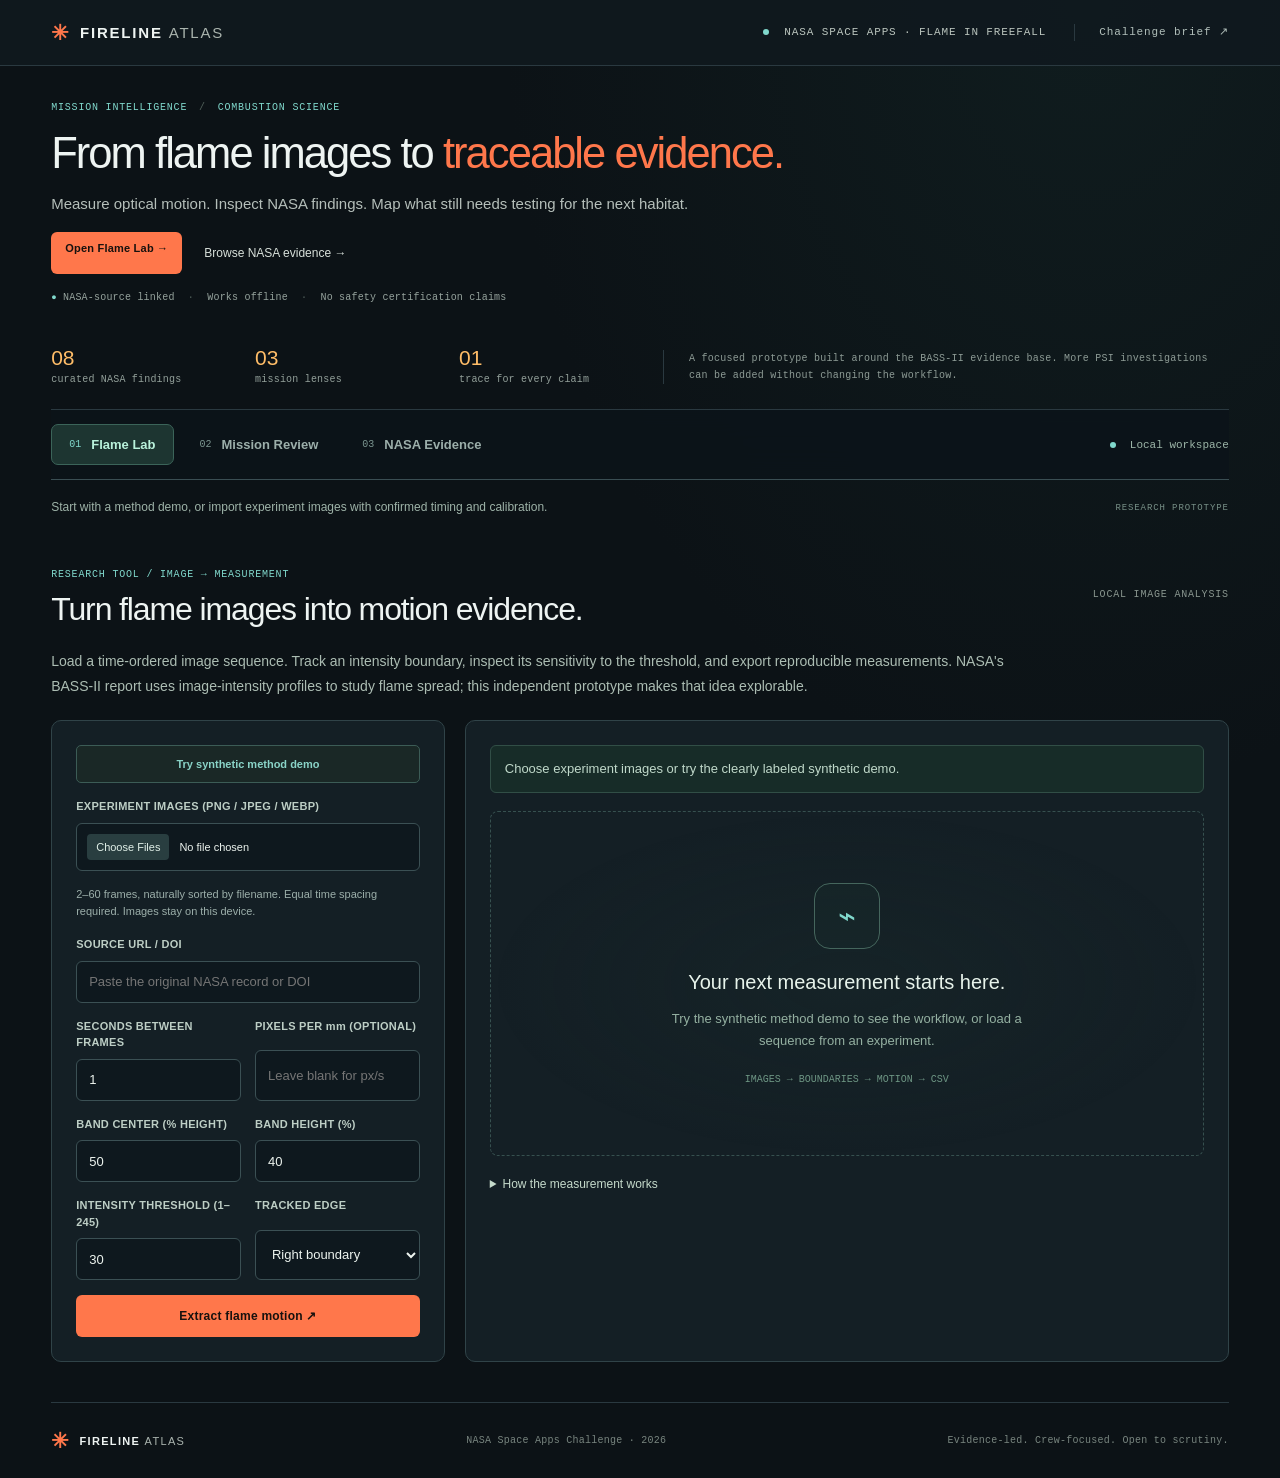
==== index.html @ 4ea86ee9 "Refine research UI into three accessible workspaces" ====
<!doctype html>
<html lang="en">
<head>
  <meta charset="utf-8">
  <meta name="viewport" content="width=device-width, initial-scale=1">
  <meta name="theme-color" content="#10161a">
  <meta name="description" content="Fireline Atlas turns NASA microgravity combustion findings into traceable fire-safety evidence for human space exploration.">
  <title>Fireline Atlas — Microgravity Fire Safety Intelligence</title>
  <link rel="stylesheet" href="./styles.css">
  <link rel="stylesheet" href="./scenario.css">
  <script defer src="./evidence.js"></script>
  <script defer src="./app.js"></script>
  <script defer src="./flame-lab.js"></script>
  <link rel="stylesheet" href="./flame-lab.css">
  <link rel="stylesheet" href="./workspace.css">
  <script defer src="./workspace.js"></script>
</head>
<body>
  <a class="skip-link" href="#main">Skip to dashboard</a>
  <header class="topbar">
    <a class="brand" href="#top" aria-label="Fireline Atlas home">
      <span class="brand-mark" aria-hidden="true">✳</span>
      <span>FIRELINE <span class="brand-light">ATLAS</span></span>
    </a>
    <div class="top-context"><span class="live-dot"></span> NASA SPACE APPS · FLAME IN FREEFALL</div>
    <a class="source-link" href="https://www.spaceappschallenge.org/2026/challenges/flame-in-freefall/" target="_blank" rel="noreferrer">Challenge brief <span aria-hidden="true">↗</span></a>
  </header>

  <main id="main" class="shell">
    <section class="hero" id="top">
      <div class="hero-copy">
        <p class="eyebrow">MISSION INTELLIGENCE <span> / </span> COMBUSTION SCIENCE</p>
        <h1>From flame images <br>to <em>traceable evidence.</em></h1>
        <p class="hero-deck">Measure optical motion. Inspect NASA findings. Map what still needs testing for the next habitat.</p>
        <div class="hero-actions">
          <a class="button button-primary" href="#ask">Explore the evidence <span aria-hidden="true">↓</span></a>
          <a class="text-button" href="#method">How the intelligence works <span aria-hidden="true">↗</span></a>
        </div>
        <div class="trust-row"><span>●</span> NASA-source linked <span class="divider">·</span> Works offline <span class="divider">·</span> No safety certification claims</div>
      </div>
      <div class="hero-visual" role="img" aria-label="Abstract orbital visualization of a contained flame, airflow, and evidence signals">
        <div class="orbit orbit-one"></div><div class="orbit orbit-two"></div>
        <div class="orbit-label label-top">O₂ / AIR MIX</div><div class="orbit-label label-side">FLOW ↗</div>
        <div class="flame-core"><span class="flame-glyph">✦</span><span class="core-caption">MICROGRAVITY<br>CHANGES THE FLOW</span></div>
        <span class="signal signal-a"></span><span class="signal signal-b"></span><span class="signal signal-c"></span>
        <div class="visual-foot"><span>01</span> EVIDENCE BEFORE ASSUMPTION</div>
      </div>
    </section>

    <section class="stat-row" aria-label="Project scope">
      <div class="stat"><span class="stat-value" id="evidence-count">08</span><span class="stat-label">curated NASA findings</span></div>
      <div class="stat"><span class="stat-value">03</span><span class="stat-label">mission lenses</span></div>
      <div class="stat"><span class="stat-value">01</span><span class="stat-label">trace for every claim</span></div>
      <div class="stat-note">A focused prototype built around the BASS-II evidence base. More PSI investigations can be added without changing the workflow.</div>
    </section>

    <nav class="workspace-nav" aria-label="Research workspaces">
      <div class="workspace-tabs"><button type="button" data-workspace="lab" aria-pressed="true"><span>01</span> Flame Lab</button><button type="button" data-workspace="mission" aria-pressed="false"><span>02</span> Mission Review</button><button type="button" data-workspace="evidence" aria-pressed="false"><span>03</span> NASA Evidence</button></div><span class="workspace-local"><i aria-hidden="true"></i> Local workspace</span>
    </nav>
    <div class="workspace-context"><p id="workspace-description">Start with a method demo, or import experiment images with confirmed timing and calibration.</p><span>RESEARCH PROTOTYPE</span></div>
    <section id="flame-lab" class="section-block flame-lab">
      <div class="section-heading"><div><p class="eyebrow">RESEARCH TOOL / IMAGE → MEASUREMENT</p><h2>Turn flame images into motion evidence.</h2></div><span class="section-aside">LOCAL IMAGE ANALYSIS</span></div>
      <p class="lab-intro">Load a time-ordered image sequence. Track an intensity boundary, inspect its sensitivity to the threshold, and export reproducible measurements. NASA's BASS-II report uses image-intensity profiles to study flame spread; this independent prototype makes that idea explorable.</p>
      <div class="lab-layout"><form id="lab-form" class="lab-controls">
        <label>EXPERIMENT IMAGES (PNG / JPEG / WEBP)<input id="lab-files" type="file" accept="image/png,image/jpeg,image/webp" multiple></label><small>2–60 frames, naturally sorted by filename. Equal time spacing required. Images stay on this device.</small>
        <label>SOURCE URL / DOI<input id="lab-source" type="text" placeholder="Paste the original NASA record or DOI"></label>
        <div class="lab-pair"><label>SECONDS BETWEEN FRAMES<input id="lab-dt" type="number" min="0.001" step="any" value="1" required></label><label>PIXELS PER mm (OPTIONAL)<input id="lab-scale" type="number" min="0.001" step="any" placeholder="Leave blank for px/s"></label></div>
        <div class="lab-pair"><label>BAND CENTER (% HEIGHT)<input id="lab-center" type="number" min="1" max="99" value="50" required></label><label>BAND HEIGHT (%)<input id="lab-band" type="number" min="1" max="100" value="40" required></label></div>
        <div class="lab-pair"><label>INTENSITY THRESHOLD (1–245)<input id="lab-threshold" type="number" min="1" max="245" value="30" required></label><label>TRACKED EDGE<select id="lab-edge"><option value="right">Right boundary</option><option value="left">Left boundary</option></select></label></div>
        <button class="button button-primary" id="lab-run" type="submit">Extract flame motion ↗</button><button type="button" class="download-button" id="lab-demo">Try synthetic method demo</button>
      </form><article class="lab-results"><p id="lab-status" role="status">Choose experiment images or try the clearly labeled synthetic demo.</p><div class="lab-metrics" id="lab-metrics"></div><canvas id="lab-preview" width="640" height="260" aria-label="Selected image with analysis band and tracked boundary"></canvas><label class="lab-frame-label">INSPECT FRAME <input id="lab-frame" type="range" min="0" max="0" value="0" disabled><output id="lab-frame-name"></output></label><svg id="lab-chart" viewBox="0 0 640 210" role="img" aria-label="Tracked boundary position versus time, with threshold sensitivity"></svg><p id="lab-interpretation"></p><button id="lab-export" class="download-button" type="button" disabled>Export measurements + settings CSV ↓</button><details><summary>How the measurement works</summary><p>The tool averages pixel luminance across a horizontal band. The selected outermost threshold crossing defines an image boundary. A least-squares line fits boundary position against time. Repeating the extraction at threshold ±10 shows sensitivity to one processing choice; it is not a confidence interval. Optical motion is not automatically the material's flame-spread rate. Exclude igniters, camera movement, overlays, and background lights; verify calibration and image timestamps.</p><a href="https://ntrs.nasa.gov/citations/20210011385" target="_blank" rel="noreferrer">Method inspiration: BASS-II report §2.2.4, printed p. 22 ↗</a></details></article></div>
    </section>

    <section id="workbench" class="section-block workbench-section">
      <div class="section-heading">
        <div><p class="eyebrow">01 <span>/</span> MISSION SCENARIO WORKBENCH</p><h2>Build a fire scenario. Find its evidence analogue.</h2></div>
        <span class="section-aside">CONDITION MATCH · NOT A RISK SCORE</span>
      </div>
      <p class="workbench-intro">Describe a hypothetical materials-fire case. Fireline checks it against reported BASS-II conditions, spots where the evidence is thin, and builds a review note your team can use in a design discussion.</p>
      <div class="workbench-layout">
        <form id="scenario-form" class="scenario-form">
          <div class="scenario-field"><label for="scenario-fuel">FUEL / GEOMETRY</label><select id="scenario-fuel"><option value="opposed-thick-slab">Opposed-flow thick slab</option><option value="concurrent-rod">Concurrent-flow rod</option><option value="thin-slab">Thin slab</option><option value="fabric">Cotton-fiberglass fabric</option><option value="sphere">Spherical section</option><option value="other">Other / not represented</option></select></div>
          <div class="scenario-field"><label for="scenario-o2">INITIAL OXYGEN <output id="o2-output" for="scenario-o2">21%</output></label><input id="scenario-o2" type="range" min="10" max="25" step="0.5" value="21"><div class="range-scale"><span>14% · low test edge</span><span>21% · ambient</span><span>25% · outside BASS-II band</span></div></div>
          <div class="scenario-field"><label for="scenario-duration">BURN DURATION</label><select id="scenario-duration"><option value="prolonged">Prolonged / sustained</option><option value="brief">Brief / transient</option><option value="unknown">Unknown</option></select></div>
          <div class="scenario-field"><label for="scenario-flow">VENTILATION / FLOW</label><select id="scenario-flow"><option value="unknown">Unknown</option><option value="low">Low forced flow</option><option value="moderate">Moderate forced flow</option><option value="high">High forced flow</option></select><small>Qualitative selector; not a measured velocity.</small></div>
          <div class="scenario-field"><label for="scenario-heatpath">HEAT PATH TO HARDWARE</label><select id="scenario-heatpath"><option value="directed">Directed toward nearby hardware / leak path</option><option value="clear">No direct path identified</option><option value="unknown">Unknown</option></select></div>
          <fieldset class="sensor-field"><legend>OBSERVED CHANNELS</legend><label><input type="checkbox" name="sensor" value="O₂" checked> O₂</label><label><input type="checkbox" name="sensor" value="CO"> CO</label><label><input type="checkbox" name="sensor" value="CO₂"> CO₂</label></fieldset>
          <button class="button button-primary scenario-submit" type="submit">Analyze scenario <span aria-hidden="true">↗</span></button>
        </form>
        <article id="scenario-result" class="scenario-result" aria-live="polite">
          <div class="scenario-result-top"><span class="answer-kicker"><span class="answer-icon">◎</span> EVIDENCE MATCH REPORT</span><span class="not-score">NO PREDICTIVE SCORE</span></div>
          <div class="match-banner match-direct" id="match-banner"><span class="match-icon">!</span><div><span class="match-label">CLOSEST STRUCTURAL ANALOGUE</span><strong id="match-title">BASS-II · opposed thick slab · prolonged burn</strong></div></div>
          <p id="scenario-summary" class="scenario-summary">Your selected geometry, duration, and heat path resemble NASA's reported window-damage event. Oxygen is within the broader BASS-II range; the report does not identify the oxygen level for that specific event.</p>
          <div class="coverage-row"><span>FIELDS REPRESENTED IN CURATED NOTE</span><strong id="coverage-value">4 / 4 fields represented</strong></div>
          <div class="coverage-track"><span id="coverage-fill"></span></div>
          <div id="scenario-findings" class="scenario-findings"></div>
          <div class="review-actions"><p class="lens-label">REVIEW PROMPTS</p><ul id="review-prompts"></ul></div>
          <div class="experiment-planner" id="experiment-planner"><div class="planner-heading"><span class="lens-label">NEXT EXPERIMENT · UNCERTAINTY REDUCTION</span><span class="planner-mark">SI / TRACEABLE</span></div><p id="experiment-recommendation">Fireline will identify the most decision-relevant evidence gap in this scenario.</p><button type="button" id="download-plan" class="download-button">Build controlled test matrix ↓</button><small>Proposed study design only. It does not predict outcomes or replace qualified test planning.</small></div>
          <div class="scenario-result-bottom"><a href="https://ntrs.nasa.gov/api/citations/20210011385/downloads/TM-20210011385.pdf" target="_blank" rel="noreferrer">NASA/TM-20210011385 · p. 8 ↗</a><button type="button" id="download-brief" class="download-button">Download review note ↓</button></div>
          <p class="scenario-disclaimer">Evidence matching supports discussion only. It does not estimate ignition probability, predict fire growth, or replace spacecraft procedures.</p>
        </article>
      </div>
    </section>

    <section id="transfer" class="section-block transfer-section">
      <div class="section-heading"><div><p class="eyebrow">02 <span>/</span> MISSION TRANSFER GAP MAP</p><h2>Does the evidence travel to this habitat?</h2></div><span class="section-aside">TRANSFER CHECK · NOT A FIRE MODEL</span></div>
      <p class="transfer-intro">A lunar habitat can combine lower gravity, reduced pressure, and higher oxygen. This explorer checks whether the curated BASS-II solid-fuel evidence covers those conditions—and identifies where a mission-specific conclusion would outrun the data.</p>
      <div class="transfer-layout">
        <form id="transfer-form" class="transfer-form">
          <label>MISSION ENVIRONMENT<select id="transfer-preset"><option value="custom">Custom conditions</option><option value="lunar">Lunar habitat / pressurized rover · challenge reference</option><option value="mars">Mars surface habitat · set local assumptions</option><option value="iss">ISS / spacecraft reference</option></select></label>
          <label>OXYGEN CONCENTRATION (%)<input id="transfer-o2" type="number" min="1" max="100" step="0.5" value="30"></label>
          <label>TOTAL PRESSURE (psi)<input id="transfer-pressure" type="number" min="0.1" max="30" step="0.1" value="10.2"></label>
          <label>GRAVITY ENVIRONMENT<select id="transfer-gravity"><option value="0.16">Lunar surface · 0.16 g</option><option value="0.38">Mars surface · 0.38 g</option><option value="0">Microgravity · ~0 g</option><option value="1">Earth · 1 g</option></select></label>
          <label>COMBUSTION EVIDENCE OF INTEREST<select id="transfer-family"><option value="solid">Solid material / habitat fire</option><option value="gas">Gaseous flame / CFI-G context</option></select></label>
          <button class="button button-primary" type="submit">Map the evidence gap <span aria-hidden="true">↗</span></button>
        </form>
        <article class="transfer-result" aria-live="polite"><span class="lens-label">TRANSFER ASSESSMENT</span><h3 id="transfer-title">Evidence gap detected</h3><p id="transfer-summary"></p><div id="transfer-axes" class="transfer-axes"></div><a href="https://www.spaceappschallenge.org/2026/challenges/flame-in-freefall/" target="_blank" rel="noreferrer">Challenge brief: lunar atmosphere and partial-gravity context ↗</a><button type="button" class="download-button" id="download-transfer">Export mission gap brief ↓</button></article>
      </div>
      <p class="transfer-disclaimer">This is a research-transfer coverage check, not material qualification. Challenge background cites a lunar habitat oxygen concentration of 30% or greater and pressure of 10.2 psi or less; the curated BASS-II notes do not establish safety at those conditions. CFI-G gaseous-flame findings are a different experiment family from solid-material fire tests.</p>
    </section>

    <section id="ask" class="section-block intelligence-section">
      <div class="section-heading">
        <div><p class="eyebrow">03 <span>/</span> ASK THE EVIDENCE</p><h2>What does the research actually say?</h2></div>
        <span class="section-aside">SOURCE-RANKED · EXPLAINABLE</span>
      </div>
      <div class="question-panel">
        <label for="question-input">MISSION QUESTION</label>
        <div class="question-entry"><span aria-hidden="true" class="search-icon">⌕</span><input id="question-input" type="search" autocomplete="off" value="Can heat release rate alone tell us if a fire is dangerous?" placeholder="Ask about oxygen, airflow, heat, geometry, smoke…"><button id="ask-button" class="button button-primary">Synthesize <span aria-hidden="true">↗</span></button></div>
        <div class="prompt-row" aria-label="Example mission questions">
          <button class="prompt-chip" data-prompt="What changes as oxygen concentration rises?">Oxygen & heat</button>
          <button class="prompt-chip" data-prompt="How do fuel geometry and airflow affect fire behavior?">Geometry & airflow</button>
          <button class="prompt-chip" data-prompt="What should a crew monitor during a prolonged burn?">Crew monitoring</button>
        </div>
      </div>
      <div class="answer-layout">
        <article id="answer-card" class="answer-card" aria-live="polite">
          <div class="answer-kicker"><span class="answer-icon">✳</span> FIRELINE SYNTHESIS <span class="answer-confidence">EVIDENCE-BOUNDED</span></div>
          <h3 id="answer-title">The wattage is not the whole story.</h3>
          <p id="answer-text">NASA’s BASS-II report describes a prolonged opposed thick-slab burn near 100 W that damaged a window corner, while a briefer concurrent-rod burn near 110 W did not. The contrast suggests duration, geometry, and heat path matter alongside heat-release rate. Two examples do not establish a universal threshold.</p>
          <div class="answer-bottom"><span id="result-count">2 findings ranked for this question</span><span class="score-legend">Ranking = topic match + evidence strength + mission relevance</span></div>
        </article>
        <aside class="mission-lens">
          <p class="eyebrow">MISSION LENS</p>
          <label class="select-wrap" for="mission-select"><span class="sr-only">Choose mission lens</span>
            <select id="mission-select"><option value="habitat">Crew habitat / long-duration burn</option><option value="suppression">Fire detection & suppression</option><option value="materials">Material screening & ignition</option></select>
          </label>
          <div class="lens-divider"></div>
          <p class="lens-label">WHY THIS MATTERS</p>
          <p id="lens-text">A short peak and a long exposure can load hardware differently. Treat duration, geometry, and heat pathways as separate decision variables.</p>
          <div class="lens-tags"><span>CONTEXT</span><span>NOT A VERDICT</span></div>
        </aside>
      </div>
    </section>

    <section class="section-block compare-section">
      <div class="section-heading">
        <div><p class="eyebrow">04 <span>/</span> A COUNTERINTUITIVE SIGNAL</p><h2>More watts. Less damage.</h2></div>
        <p class="section-intro">Two reported BASS-II cases challenge a single-number safety shortcut. The values are approximate report findings, not a new threshold model.</p>
      </div>
      <div class="compare-grid">
        <article class="case-card case-alert">
          <div class="case-top"><span class="case-id">CASE A <span>·</span> PROLONGED</span><span class="case-symbol">!</span></div>
          <div class="case-number">≈100<span> W</span></div>
          <div class="bar-track"><div class="bar-fill fill-one"></div></div>
          <h3>Opposed thick slab</h3>
          <p>Prolonged burn; a leak directed heat to the downstream window corner, where damage occurred.</p>
          <a class="case-cite" href="https://ntrs.nasa.gov/api/citations/20210011385/downloads/TM-20210011385.pdf" target="_blank" rel="noreferrer">NASA/TM-20210011385 · p. 8 ↗</a>
        </article>
        <div class="compare-center"><span>VS</span><p>HRR alone<br>misses context</p><svg viewBox="0 0 72 20" aria-hidden="true"><path d="M2 10h64m-8-7 8 7-8 7" fill="none" stroke="currentColor" stroke-width="1.5"/></svg></div>
        <article class="case-card case-calm">
          <div class="case-top"><span class="case-id">CASE B <span>·</span> BRIEF</span><span class="case-symbol">↗</span></div>
          <div class="case-number">≈110<span> W</span></div>
          <div class="bar-track"><div class="bar-fill fill-two"></div></div>
          <h3>Concurrent rod</h3>
          <p>Relatively brief burn; the report says this higher estimated HRR did not cause damage.</p>
          <a class="case-cite" href="https://ntrs.nasa.gov/api/citations/20210011385/downloads/TM-20210011385.pdf" target="_blank" rel="noreferrer">NASA/TM-20210011385 · p. 8 ↗</a>
        </article>
      </div>
      <div class="takeaway"><span class="takeaway-mark">↳</span><p><strong>Design implication:</strong> assess heat-release rate with burn duration, fuel geometry, ventilation, and the path to nearby hardware. The report attributes this damage case to prolonged heating and a leak, not wattage alone.</p></div>
    </section>

    <section class="section-block evidence-section">
      <div class="section-heading">
        <div><p class="eyebrow">05 <span>/</span> EVIDENCE LIBRARY</p><h2>Findings you can follow back.</h2></div>
        <div class="filter-wrap"><label for="evidence-filter">FILTER</label><select id="evidence-filter"><option value="all">All findings</option><option value="fire-load">Fire growth</option><option value="atmosphere">Atmosphere</option><option value="materials">Materials & flow</option><option value="monitoring">Monitoring</option><option value="data">NASA data access</option></select></div>
      </div>
      <div class="evidence-toolbar"><span id="evidence-results-label">08 EVIDENCE NOTES</span><span>Sorted by relevance to your question</span></div>
      <div id="evidence-grid" class="evidence-grid"></div>
      <p id="empty-state" class="empty-state" hidden>No evidence notes match that filter. Try another mission question or filter.</p>
    </section>

    <section id="method" class="section-block method-section">
      <div class="section-heading">
        <div><p class="eyebrow">06 <span>/</span> HOW THE SI WORKS</p><h2>Intelligence you can inspect.</h2></div>
        <span class="section-aside">NO BLACK-BOX RISK SCORE</span>
      </div>
      <div class="method-grid">
        <article class="method-step"><span>01</span><h3>Retrieve</h3><p>Search the curated evidence notes using topic terms and their combustion-science synonyms.</p></article>
        <article class="method-step"><span>02</span><h3>Rank</h3><p>Score topic match, NASA source tier, and mission-lens relevance. Each note shows its evidence type.</p></article>
        <article class="method-step"><span>03</span><h3>Explain</h3><p>Build a concise synthesis from the highest-ranked findings and expose the caveat beside the claim.</p></article>
        <article class="method-step method-limit"><span>!</span><h3>Bound the claim</h3><p>This prototype summarizes published findings. It does not ingest every PSI file, predict fire behavior, or replace NASA material qualification and crew procedures.</p></article>
      </div>
      <div class="provenance-note"><span class="provenance-icon">◎</span><p><strong>Provenance first.</strong> Every evidence note links to the NASA report or NASA science page it summarizes. PSI is the pathway for expanding this prototype with investigation-level raw and analyzed data.</p><a href="https://psi.nasa.gov/physci/repo" target="_blank" rel="noreferrer">Open NASA PSI ↗</a></div>
    </section>

    <section class="sources-strip" aria-label="Primary sources">
      <div><p class="eyebrow">PRIMARY SOURCES</p><h2>Built from NASA research.</h2></div>
      <a href="https://ntrs.nasa.gov/citations/20210011385" target="_blank" rel="noreferrer"><span>01</span><strong>BASS-II technical report</strong><small>NASA/TM-20210011385 · NTRS</small><b>↗</b></a>
      <a href="https://www.nasa.gov/glenn/glenn-expertise-space-exploration/physical-sciences-program/combustion-science/" target="_blank" rel="noreferrer"><span>02</span><strong>NASA combustion science</strong><small>BASS, FLEX, Saffire, SoFIE</small><b>↗</b></a>
      <a href="https://www.nasa.gov/physical-sciences-informatics-psi/psi-investigations-by-research-area/" target="_blank" rel="noreferrer"><span>03</span><strong>PSI investigations</strong><small>Combustion Science collection</small><b>↗</b></a>
    </section>

    <footer class="footer"><a class="brand" href="#top"><span class="brand-mark" aria-hidden="true">✳</span><span>FIRELINE <span class="brand-light">ATLAS</span></span></a><span>NASA Space Apps Challenge · 2026</span><span>Evidence-led. Crew-focused. Open to scrutiny.</span></footer>
  </main>
</body>
</html>
---- styles.css ----
:root{--bg:#101619;--panel:#171f22;--panel2:#1c2629;--line:#2b383b;--text:#f2f3ec;--muted:#a5b0ab;--soft:#76837e;--orange:#ff774b;--amber:#ffbd68;--cyan:#80d8cc;--red:#fa806c;--green:#99d9a7;--font:'DM Sans',Arial,sans-serif;--display:'Space Grotesk',Arial,sans-serif;--mono:'DM Mono',monospace}*{box-sizing:border-box}html{scroll-behavior:smooth}body{margin:0;background:var(--bg);color:var(--text);font:15px/1.55 var(--font);-webkit-font-smoothing:antialiased}a{color:inherit}.skip-link{position:absolute;left:-9999px;top:8px;z-index:20;background:var(--text);color:var(--bg);padding:8px 12px}.skip-link:focus{left:8px}.topbar{height:68px;border-bottom:1px solid var(--line);display:flex;align-items:center;padding:0 clamp(22px,5vw,84px);gap:28px}.brand{display:flex;align-items:center;gap:9px;text-decoration:none;font:700 14px var(--display);letter-spacing:.12em;white-space:nowrap}.brand-mark{display:grid;place-items:center;color:var(--orange);font-size:21px}.brand-light{font-weight:400;color:#aab4ae}.top-context,.source-link,.eyebrow,.section-aside,.trust-row,.stat-label,.stat-note,.question-panel label,.answer-kicker,.answer-confidence,.answer-bottom,.lens-label,.lens-tags,.case-id,.case-cite,.evidence-toolbar,.filter-wrap label,.filter-wrap select,.method-step>span,.provenance-note>a,.sources-strip a span,.sources-strip a small,.footer>span{font-family:var(--mono);font-size:10px;letter-spacing:.08em}.top-context{color:#bbc5be;margin-left:auto}.live-dot{display:inline-block;width:6px;height:6px;border-radius:50%;background:var(--cyan);margin-right:8px;box-shadow:0 0 10px #80d8cc66}.source-link{border-left:1px solid var(--line);padding-left:24px;text-decoration:none;color:var(--muted)}.source-link:hover,.text-button:hover,.case-cite:hover,.provenance-note>a:hover{color:var(--cyan)}.shell{max-width:1440px;margin:auto;padding:0 clamp(22px,5vw,84px)}.hero{min-height:486px;display:grid;grid-template-columns:1.1fr .9fr;align-items:center;border-bottom:1px solid var(--line);gap:48px;padding:55px 0 52px}.eyebrow{color:var(--cyan);margin:0 0 17px}.eyebrow span{color:#52615c;margin:0 5px}.hero h1{font:500 clamp(42px,5vw,68px)/1.04 var(--display);letter-spacing:-.045em;margin:0;max-width:710px}.hero h1 em{color:var(--orange);font-style:normal}.hero-deck{max-width:610px;color:#b5bfba;font-size:16px;line-height:1.7;margin:22px 0 25px}.hero-actions{display:flex;align-items:center;gap:24px}.button{border:0;border-radius:4px;padding:13px 16px;font:600 12px var(--mono);letter-spacing:.02em;text-decoration:none;cursor:pointer;transition:transform .16s,background .16s}.button:hover{transform:translateY(-2px)}.button-primary{background:var(--orange);color:#17110e}.button-primary:hover{background:#ff956e}.text-button{font-size:12px;color:#d8e0da;text-decoration:none}.trust-row{color:#96a39d;margin-top:28px;letter-spacing:.02em}.trust-row>span:first-child{color:var(--cyan);font-size:9px}.divider{color:#52615c;padding:0 7px}.hero-visual{position:relative;min-height:340px;display:grid;place-items:center;overflow:hidden;background:radial-gradient(ellipse at 50% 52%,#1a2728 0%,#101619 63%)}.orbit{position:absolute;border:1px solid #304143;border-radius:50%;transform:rotate(-25deg)}.orbit-one{width:390px;height:220px}.orbit-two{width:280px;height:154px;transform:rotate(28deg);border-color:#334143}.flame-core{width:166px;height:166px;border-radius:50%;border:1px solid #3a504b;display:flex;flex-direction:column;justify-content:center;align-items:center;background:radial-gradient(circle,#4a251c 0%,#1b2221 68%);box-shadow:0 0 70px #ff774b16,inset 0 0 40px #ff774b0a;z-index:1}.flame-glyph{font-size:42px;line-height:1;color:var(--orange);text-shadow:0 0 22px #ff774b90}.core-caption{font:9px/1.55 var(--mono);text-align:center;letter-spacing:.09em;color:#d2d8ce;margin-top:10px}.orbit-label{position:absolute;font:9px var(--mono);letter-spacing:.1em;color:#9aa9a1}.label-top{top:45px;left:18%}.label-side{right:12%;top:47%}.signal{position:absolute;width:9px;height:9px;background:var(--cyan);border-radius:50%;box-shadow:0 0 16px #80d8cc88}.signal-a{top:24%;right:28%}.signal-b{bottom:26%;left:22%;background:var(--amber)}.signal-c{top:31%;left:29%;width:5px;height:5px}.visual-foot{position:absolute;left:16px;bottom:13px;color:#72817a;font:9px var(--mono);letter-spacing:.1em}.visual-foot span{color:var(--orange);margin-right:8px}.stat-row{display:grid;grid-template-columns:repeat(3,minmax(115px,.65fr)) 2fr;align-items:center;gap:22px;padding:23px 0;border-bottom:1px solid var(--line)}.stat{display:flex;flex-direction:column;gap:2px}.stat-value{font:500 25px var(--display);color:var(--amber)}.stat-label{color:#93a09a;letter-spacing:.02em}.stat-note{color:#8d9b95;border-left:1px solid var(--line);padding-left:25px;line-height:1.7;letter-spacing:.025em}.section-block{padding:68px 0 72px;border-bottom:1px solid var(--line)}.section-heading{display:flex;align-items:end;justify-content:space-between;gap:28px;margin-bottom:28px}.section-heading .eyebrow{margin-bottom:10px}.section-heading h2,.sources-strip h2{font:500 clamp(27px,3.3vw,39px)/1.15 var(--display);letter-spacing:-.035em;margin:0}.section-aside{color:#88958e;padding-bottom:4px}.question-panel{border:1px solid var(--line);background:#141c1f;padding:20px 22px 16px;margin-bottom:18px}.question-panel>label{display:block;color:#8f9e97;margin-bottom:12px}.question-entry{display:flex;align-items:center;gap:12px}.search-icon{font:30px var(--font);color:var(--cyan);line-height:1}.question-entry input{flex:1;min-width:0;background:transparent;border:0;outline:0;color:var(--text);font:15px var(--font)}.question-entry input::placeholder{color:#64736d}.question-entry .button{white-space:nowrap}.prompt-row{display:flex;flex-wrap:wrap;gap:8px;padding:17px 0 0 31px}.prompt-chip{border:1px solid #344245;background:transparent;color:#aab6af;border-radius:50px;padding:7px 11px;font:10px var(--mono);cursor:pointer}.prompt-chip:hover,.prompt-chip:focus-visible{border-color:var(--cyan);color:var(--cyan)}.answer-layout{display:grid;grid-template-columns:1.8fr .8fr;gap:18px}.answer-card,.mission-lens{border:1px solid var(--line);background:var(--panel);padding:24px}.answer-card{border-left:2px solid var(--orange)}.answer-kicker{display:flex;align-items:center;gap:9px;color:var(--cyan)}.answer-icon{font-size:16px;color:var(--orange)}.answer-confidence{margin-left:auto;color:#a5b2ab;border:1px solid #44524d;padding:4px 7px;font-size:8px}.answer-card h3{font:500 23px/1.3 var(--display);margin:18px 0 10px}.answer-card>p{max-width:850px;color:#bcc6c0;margin:0 0 22px;font-size:14px;line-height:1.75}.answer-bottom{border-top:1px solid var(--line);padding-top:14px;display:flex;justify-content:space-between;gap:10px;color:#83918a;font-size:9px;letter-spacing:.025em}.score-legend{text-align:right}.mission-lens{display:flex;flex-direction:column}.mission-lens .eyebrow{margin:0 0 12px}.select-wrap select,.filter-wrap select{appearance:none;background:#202a2d url("data:image/svg+xml,%3Csvg xmlns='http://www.w3.org/2000/svg' width='12' height='12' viewBox='0 0 12 12'%3E%3Cpath d='m2 4 4 4 4-4' fill='none' stroke='%2380d8cc' stroke-width='1.4'/%3E%3C/svg%3E") no-repeat right 12px center;border:1px solid #3a484a;color:var(--text);padding:11px 30px 11px 12px;border-radius:3px;font:11px var(--mono);width:100%;cursor:pointer}.lens-divider{height:1px;background:var(--line);margin:19px 0}.lens-label{color:var(--amber);margin:0 0 7px}.mission-lens>p:nth-of-type(2){margin:0;color:#aebbb4;font-size:13px;line-height:1.65}.lens-tags{display:flex;gap:8px;margin-top:auto;padding-top:18px}.lens-tags span{color:#899890;border:1px solid #364245;padding:5px 7px;font-size:8px}.compare-section{background:linear-gradient(180deg,#101619,#12191b)}.section-intro{max-width:430px;margin:0;color:#99a69f;font-size:13px;line-height:1.7}.compare-grid{display:grid;grid-template-columns:1fr 120px 1fr;gap:22px;align-items:center}.case-card{position:relative;padding:22px 24px;background:#171f22;border:1px solid var(--line);min-height:296px}.case-alert{border-top:2px solid var(--red)}.case-calm{border-top:2px solid var(--cyan)}.case-top{display:flex;justify-content:space-between;align-items:center}.case-id{color:#a9b5af}.case-id span{color:#55635d}.case-symbol{color:var(--red);font:20px var(--display)}.case-calm .case-symbol{color:var(--cyan)}.case-number{font:500 48px/.95 var(--display);letter-spacing:-.05em;margin:25px 0 12px}.case-number span{font:12px var(--mono);letter-spacing:.04em;color:#9aa69f}.bar-track{height:5px;background:#293538;margin-bottom:18px}.bar-fill{height:100%;background:var(--orange)}.fill-one{width:83%}.fill-two{width:92%;background:var(--cyan)}.case-card h3{font:500 17px var(--display);margin:0 0 7px}.case-card p{font-size:12px;line-height:1.6;color:#aebbb4;min-height:57px;margin:0 0 13px}.case-cite{color:#80bcb2;font-size:9px;letter-spacing:.02em;text-decoration:none}.compare-center{display:flex;flex-direction:column;align-items:center;text-align:center;color:#83918a}.compare-center>span{display:grid;place-items:center;width:38px;height:38px;border:1px solid #3a494a;border-radius:50%;font:10px var(--mono);color:var(--amber)}.compare-center p{font:10px/1.6 var(--mono);margin:12px 0}.compare-center svg{width:55px;color:#6e817b}.takeaway{margin-top:18px;border:1px solid #4a3631;background:#231b1a;display:flex;gap:14px;align-items:flex-start;padding:15px 18px}.takeaway-mark{color:var(--orange);font-size:20px}.takeaway p{margin:0;color:#c2c9c0;font-size:12px;line-height:1.65}.takeaway strong{color:#ffd0b8}.filter-wrap{display:flex;align-items:center;gap:10px}.filter-wrap label{color:#899790}.filter-wrap select{width:190px;padding-top:10px;padding-bottom:10px}.evidence-toolbar{display:flex;justify-content:space-between;color:#899790;padding:0 0 11px;border-bottom:1px solid var(--line);font-size:9px;letter-spacing:.03em}.evidence-toolbar span:first-child{color:var(--cyan);letter-spacing:.11em}.evidence-grid{display:grid;grid-template-columns:repeat(2,minmax(0,1fr));gap:11px;margin-top:13px}.evidence-card{background:var(--panel);border:1px solid var(--line);padding:17px 18px;display:flex;flex-direction:column;min-height:206px;transition:border-color .18s,transform .18s}.evidence-card:hover{border-color:#4a6360;transform:translateY(-2px)}.evidence-meta{display:flex;align-items:center;gap:8px;margin-bottom:10px}.evidence-kind,.evidence-category{font:8px var(--mono);letter-spacing:.1em;padding:4px 6px;border:1px solid #41514d;color:var(--cyan)}.evidence-category{border-color:#424943;color:#b2bba8}.evidence-relevance{margin-left:auto;color:#8d9a93;font:8px var(--mono);letter-spacing:.08em}.evidence-card h3{font:500 17px/1.3 var(--display);margin:0 0 7px}.evidence-card>p{font-size:12px;line-height:1.65;color:#aab6af;margin:0 0 14px}.evidence-bottom{display:flex;align-items:end;justify-content:space-between;gap:10px;margin-top:auto;border-top:1px solid #2a3638;padding-top:11px}.evidence-bottom small{font:9px var(--mono);color:#7f8d86}.evidence-bottom a{font:9px var(--mono);color:#8ad4c8;text-decoration:none;white-space:nowrap}.evidence-bottom a:hover{color:#c0fff1}.evidence-card[hidden]{display:none}.empty-state{color:#95a29a;font-size:13px;padding:24px 0}.method-section{padding-bottom:58px}.method-grid{display:grid;grid-template-columns:repeat(4,1fr);border:1px solid var(--line)}.method-step{padding:20px;border-right:1px solid var(--line);min-height:172px}.method-step:last-child{border:0}.method-step>span{color:var(--orange)}.method-step h3{font:500 16px var(--display);margin:20px 0 8px}.method-step p{font-size:11px;line-height:1.65;color:#a1aea7;margin:0}.method-limit{background:#1b2020}.method-limit>span{color:var(--amber)}.provenance-note{margin-top:15px;display:flex;align-items:center;gap:14px;border:1px solid #31413f;background:#141e1e;padding:15px 17px}.provenance-icon{color:var(--cyan);font-size:21px}.provenance-note p{font-size:11px;line-height:1.6;color:#a5b1aa;margin:0;flex:1}.provenance-note strong{color:#e4e9df}.provenance-note>a{color:var(--cyan);white-space:nowrap;text-decoration:none;font-size:9px}.sources-strip{display:grid;grid-template-columns:1.1fr repeat(3,1fr);gap:11px;padding:40px 0;border-bottom:1px solid var(--line)}.sources-strip .eyebrow{margin:0 0 8px}.sources-strip h2{font-size:22px}.sources-strip>a{display:grid;grid-template-columns:28px 1fr 14px;grid-template-rows:auto auto;align-items:center;column-gap:9px;text-decoration:none;border-left:1px solid var(--line);padding:4px 14px;transition:background .18s}.sources-strip>a:hover{background:#172022}.sources-strip a span{grid-row:1/3;color:var(--orange);font-size:9px}.sources-strip a strong{font:500 11px var(--display)}.sources-strip a small{grid-column:2;color:#8b9992;letter-spacing:.025em;font-size:8px}.sources-strip a b{grid-column:3;grid-row:1/3;color:#87bcb2;font-weight:400}.footer{height:75px;display:flex;align-items:center;justify-content:space-between;gap:20px}.footer>span{color:#78857f;letter-spacing:.025em;font-size:9px}.footer .brand{font-size:11px}.sr-only{position:absolute;width:1px;height:1px;padding:0;margin:-1px;overflow:hidden;clip:rect(0,0,0,0);white-space:nowrap;border:0}:focus-visible{outline:2px solid var(--amber);outline-offset:3px}
@media(max-width:900px){.topbar{padding:0 24px}.shell{padding:0 24px}.hero{grid-template-columns:1.1fr .9fr;gap:20px}.hero-visual{min-height:280px}.orbit-one{width:320px}.stat-row{grid-template-columns:repeat(3,1fr)}.stat-note{grid-column:1/-1;border-left:0;border-top:1px solid var(--line);padding:12px 0 0}.answer-layout{grid-template-columns:1.5fr 1fr}.compare-grid{grid-template-columns:1fr 75px 1fr;gap:12px}.method-step{padding:15px}.sources-strip{grid-template-columns:1fr 1fr}.sources-strip>div{grid-column:1/-1;margin-bottom:10px}}
@media(max-width:650px){.topbar{height:58px;gap:10px;padding:0 17px}.top-context{font-size:8px;letter-spacing:.02em}.source-link{display:none}.shell{padding:0 17px}.hero{grid-template-columns:1fr;padding:42px 0 30px;gap:15px}.hero h1{font-size:43px}.hero-deck{font-size:14px}.hero-visual{min-height:245px}.orbit-one{width:min(84vw,350px)}.orbit-two{width:250px}.label-top{left:8%}.label-side{right:5%}.stat-row{grid-template-columns:repeat(3,1fr);gap:8px}.stat-value{font-size:22px}.stat-label{font-size:8px}.stat-note{font-size:9px}.section-block{padding:48px 0}.section-heading{align-items:flex-start;flex-direction:column;gap:13px}.section-heading h2{font-size:29px}.section-aside{padding:0}.question-panel{padding:16px}.question-entry{flex-wrap:wrap}.question-entry input{flex-basis:calc(100% - 44px);font-size:13px}.question-entry .button{margin-left:31px}.prompt-row{padding-left:0}.answer-layout{grid-template-columns:1fr}.answer-card,.mission-lens{padding:18px}.answer-card h3{font-size:20px}.answer-bottom{flex-direction:column}.score-legend{text-align:left}.compare-grid{grid-template-columns:1fr;gap:12px}.case-card{min-height:0;padding:18px}.case-card p{min-height:0}.compare-center{height:70px;display:grid;grid-template-columns:42px 1fr 64px;justify-items:start;gap:12px}.compare-center>span{width:32px;height:32px}.compare-center p{text-align:left}.compare-center svg{transform:rotate(90deg);width:42px}.evidence-grid{grid-template-columns:1fr}.evidence-card{min-height:0}.filter-wrap{width:100%;justify-content:space-between}.filter-wrap select{width:70%}.method-grid{grid-template-columns:1fr 1fr}.method-step{min-height:0;border-bottom:1px solid var(--line)}.method-step:nth-child(2){border-right:0}.method-step:nth-child(3){border-bottom:0}.method-step:nth-child(4){border-bottom:0}.provenance-note{align-items:flex-start;flex-wrap:wrap}.provenance-note p{flex-basis:calc(100% - 42px)}.provenance-note>a{margin-left:37px}.sources-strip{grid-template-columns:1fr;padding:28px 0}.sources-strip>div{grid-column:auto}.sources-strip>a{min-height:54px}.footer{height:auto;min-height:90px;align-items:flex-start;flex-direction:column;justify-content:center;gap:7px;padding:16px 0}.footer>span{font-size:8px}}
@media(prefers-reduced-motion:reduce){html{scroll-behavior:auto}*,*::before,*::after{transition:none!important}}
---- scenario.css ----
.workbench-section{background:linear-gradient(160deg,#101719,#121c1d 55%,#101619)}
.workbench-intro{max-width:820px;color:#aab7b0;font-size:13px;line-height:1.75;margin:-10px 0 25px}
.workbench-layout{display:grid;grid-template-columns:minmax(260px,.78fr) minmax(0,1.22fr);gap:16px;align-items:start}
.scenario-form,.scenario-result{background:#171f22;border:1px solid #2b383b;padding:20px}
.scenario-form{display:grid;gap:15px}
.scenario-field{display:grid;gap:7px}
.scenario-field>label,.sensor-field legend{display:flex;justify-content:space-between;align-items:center;font:9px 'DM Mono',Consolas,monospace;letter-spacing:.1em;color:#9eaaa3}
.scenario-field output{color:#ffbd68;font-size:13px;letter-spacing:0}
.scenario-field select{width:100%;background:#202a2d;border:1px solid #3a484a;border-radius:3px;color:#edf0e9;padding:11px 10px;font:11px 'DM Mono',Consolas,monospace}
.scenario-field small{font:9px/1.5 'DM Mono',Consolas,monospace;color:#77857e}
.scenario-field input[type=range]{width:100%;accent-color:#ff774b;margin:5px 0}
.range-scale{display:flex;justify-content:space-between;gap:5px;font:8px/1.4 'DM Mono',Consolas,monospace;color:#75827c}
.range-scale span:last-child{text-align:right}
.sensor-field{border:1px solid #344143;margin:0;padding:10px 11px 12px;display:flex;gap:15px;align-items:center;flex-wrap:wrap}
.sensor-field legend{padding:0 5px}.sensor-field label{font:10px 'DM Mono',Consolas,monospace;color:#c4ccc5;display:flex;gap:6px;align-items:center}.sensor-field input{accent-color:#80d8cc}
.scenario-submit{width:100%;margin-top:2px}
.scenario-result{padding:20px 21px;border-top:2px solid #ffbd68}
.scenario-result-top{display:flex;align-items:center;justify-content:space-between;gap:10px}
.scenario-result .answer-kicker{font-size:9px}
.not-score{font:8px 'DM Mono',Consolas,monospace;color:#f7c77e;border:1px solid #61503a;padding:5px 7px;white-space:nowrap}
.match-banner{display:flex;gap:12px;align-items:center;margin:18px 0 10px;padding:12px 14px;border:1px solid #684036;background:#261d1a}
.match-icon{width:25px;height:25px;border-radius:50%;display:grid;place-items:center;background:#693b2c;color:#ffbc93;font:bold 13px 'DM Mono',Consolas,monospace;flex:none}
.match-banner>div{display:grid;gap:5px}.match-label{font:8px 'DM Mono',Consolas,monospace;letter-spacing:.1em;color:#ffb18f}.match-banner strong{font:500 14px 'Space Grotesk',Arial,sans-serif;color:#f4e7dc}
.match-related{border-color:#3b5953;background:#172321}.match-related .match-icon{background:#294b43;color:#9ce4d1}.match-related .match-label{color:#9ce4d1}
.match-partial{border-color:#64543a;background:#242117}.match-partial .match-icon{background:#50452b;color:#f7d78a}.match-partial .match-label{color:#f7d78a}
.scenario-summary{color:#b5c0b9;font-size:12px;line-height:1.7;margin:11px 0 17px}
.coverage-row{display:flex;justify-content:space-between;gap:10px;font:8px 'DM Mono',Consolas,monospace;letter-spacing:.07em;color:#829088}.coverage-row strong{color:#c9d2cb;font-weight:400}.coverage-track{height:4px;background:#2c3839;margin:8px 0 14px}.coverage-track span{display:block;height:100%;background:linear-gradient(90deg,#80d8cc,#ffbd68);width:75%;transition:width .2s}
.scenario-findings{display:grid;gap:0}.scenario-finding{padding:10px 0;border-top:1px solid #2b3738}.scenario-finding>span{font:8px 'DM Mono',Consolas,monospace;letter-spacing:.1em;color:#80d8cc}.scenario-finding p{font-size:11px;line-height:1.6;color:#aab7af;margin:4px 0 0}
.review-actions{margin-top:11px;padding:12px 14px;background:#131a1c;border:1px solid #303b3d}.review-actions .lens-label{margin:0 0 8px}.review-actions ul{padding-left:17px;margin:0;color:#bec8c0;font-size:11px;line-height:1.7}.review-actions li+li{margin-top:4px}.review-actions li::marker{color:#ffbd68}
.scenario-result-bottom{display:flex;align-items:center;justify-content:space-between;gap:12px;border-top:1px solid #2b3738;margin-top:14px;padding-top:13px}.scenario-result-bottom>a,.download-button{font:9px 'DM Mono',Consolas,monospace;color:#8ad4c8;text-decoration:none}.download-button{border:1px solid #3c5c56;background:#1a2826;padding:8px 10px;cursor:pointer}.download-button:hover{background:#243a36;color:#bdfff1}
.scenario-disclaimer{font:9px/1.55 'DM Mono',Consolas,monospace;color:#75827c;margin:12px 0 0}
.scenario-result .evidence-card{min-height:0;margin-top:8px;padding:12px 13px}.scenario-result .evidence-card h3{font-size:14px}.scenario-result .evidence-card>p{font-size:10px;margin-bottom:8px}.scenario-result .evidence-meta{margin-bottom:7px}.scenario-result .evidence-bottom{padding-top:8px}.scenario-result .evidence-bottom small,.scenario-result .evidence-bottom a{font-size:8px}
@media(max-width:900px){.workbench-layout{grid-template-columns:1fr}.scenario-form{grid-template-columns:1fr 1fr}.sensor-field,.scenario-submit{grid-column:1/-1}}
@media(max-width:600px){.scenario-form{grid-template-columns:1fr;padding:15px}.sensor-field,.scenario-submit{grid-column:auto}.scenario-result{padding:15px}.scenario-result-top{align-items:flex-start;flex-direction:column}.scenario-result-bottom{align-items:flex-start;flex-direction:column}.range-scale{font-size:7px}}
.transfer-section{background:linear-gradient(160deg,#11191c,#152020 58%,#101619)}.transfer-intro{max-width:850px;margin:-9px 0 23px;color:#aab7b0;font-size:13px;line-height:1.75}.transfer-layout{display:grid;grid-template-columns:minmax(250px,.72fr) minmax(0,1.28fr);gap:16px;align-items:start}.transfer-form,.transfer-result{padding:20px;background:#171f22;border:1px solid #2b383b}.transfer-form{display:grid;gap:13px}.transfer-form label{display:grid;gap:7px;font:9px 'DM Mono',Consolas,monospace;letter-spacing:.08em;color:#9eaaa3}.transfer-form select,.transfer-form input{width:100%;background:#202a2d;border:1px solid #3a484a;border-radius:3px;color:#edf0e9;padding:10px;font:11px 'DM Mono',Consolas,monospace}.transfer-result{border-top:2px solid #80d8cc}.transfer-result h3{font:500 19px 'Space Grotesk',Arial,sans-serif;color:#f4e7dc;margin:13px 0 8px}.transfer-result>p{font-size:12px;line-height:1.7;color:#b5c0b9;margin:0 0 12px}.transfer-axis{padding:10px 0;border-top:1px solid #2b3738}.transfer-axis>div{display:flex;justify-content:space-between;gap:10px;align-items:center}.transfer-axis strong,.transfer-axis span{font:8px 'DM Mono',Consolas,monospace;letter-spacing:.08em}.transfer-axis strong{color:#d1d9d2}.axis-covered{color:#80d8cc}.axis-gap{color:#ffbd68}.transfer-axis p{font-size:10px;line-height:1.55;color:#9eaaa3;margin:5px 0 0}.transfer-result>a{display:inline-block;font:9px 'DM Mono',Consolas,monospace;color:#8ad4c8;text-decoration:none;margin:12px 14px 0 0}.transfer-result>.download-button{cursor:pointer}.transfer-disclaimer{max-width:930px;color:#75827c;font:9px/1.6 'DM Mono',Consolas,monospace;margin:12px 0 0}@media(max-width:800px){.transfer-layout{grid-template-columns:1fr}}
.experiment-planner{margin-top:13px;padding:13px 14px;background:linear-gradient(120deg,#172a28,#171f22);border:1px solid #3b5d55;border-left:2px solid #80d8cc}.planner-heading{display:flex;justify-content:space-between;gap:10px;align-items:center}.planner-heading .lens-label{margin:0}.planner-mark{font:8px 'DM Mono',Consolas,monospace;color:#80d8cc}.experiment-planner>p{font-size:11px;line-height:1.65;color:#c5d0c8;margin:9px 0}.experiment-planner>small{display:block;font:8px/1.55 'DM Mono',Consolas,monospace;color:#829088;margin-top:8px}.experiment-planner .download-button{cursor:pointer}
---- flame-lab.css ----
.flame-lab{background:linear-gradient(130deg,#131d20,#11231f)}.lab-intro{max-width:870px;font-size:13px;line-height:1.8;color:#acbdb3}.lab-layout{display:grid;grid-template-columns:minmax(250px,.7fr) minmax(0,1.3fr);gap:18px}.lab-controls,.lab-results{padding:20px;background:#151e21;border:1px solid #344440;min-width:0}.lab-controls{display:grid;gap:15px;align-content:start}.lab-controls label{display:grid;gap:8px;color:#b6c8bd;font:9px/1.5 Consolas,monospace;letter-spacing:.05em}.lab-controls input,.lab-controls select{width:100%;min-width:0;background:#202b2d;border:1px solid #455852;border-radius:3px;padding:10px;color:#edf0e9;font:12px Consolas,monospace}.lab-controls small{font:10px/1.6 Arial,sans-serif;color:#82988c}.lab-pair{display:grid;grid-template-columns:1fr 1fr;gap:12px}.lab-controls button{cursor:pointer}.lab-results>p{font-size:12px;line-height:1.7;color:#b7c9bc}.lab-results canvas{width:100%;height:auto;max-height:340px;object-fit:contain;background:#060b0d;display:block;border:1px solid #344440}.lab-results svg{display:block;width:100%;background:#11191c;margin:16px 0}.lab-frame-label{display:grid;grid-template-columns:auto 1fr;align-items:center;gap:10px;font:9px/1.5 Consolas,monospace;color:#a3b7a9;margin-top:12px}.lab-frame-label output{grid-column:1/-1;overflow-wrap:anywhere}.lab-frame-label input{accent-color:#80d8cc;min-width:0;width:100%}.lab-metrics{display:grid;grid-template-columns:1.5fr 1fr 1fr;gap:10px;margin:12px 0}.lab-metrics>div{display:grid;gap:5px;border-top:1px solid #3e5a50;padding-top:10px}.lab-metrics strong{font:17px/1.4 Consolas,monospace;color:#ffbd68}.lab-metrics span{font:8px/1.5 Consolas,monospace;color:#87a494}.lab-results details{font:11px/1.8 Arial,sans-serif;color:#9aafa2;margin-top:18px}.lab-results summary{cursor:pointer;color:#c5dacb}.lab-results a{color:#80d8cc}.lab-results button:disabled{opacity:.4;cursor:default}@media(max-width:900px){.lab-layout{grid-template-columns:1fr}}@media(max-width:520px){.lab-pair{grid-template-columns:1fr}.lab-metrics{grid-template-columns:1fr}.lab-controls,.lab-results{padding:14px}}
---- workspace.css ----
/* Workspace presentation; original scientific content and form IDs are preserved. */
.scenario-sources{margin:13px 0;border:1px solid #344b49;border-radius:6px;padding:11px 13px}.scenario-sources summary{font-size:12px;color:#a5dbc9;cursor:pointer}.scenario-sources[open] summary{margin-bottom:12px}@media(max-width:800px){.stat-row .stat-note{display:none}.hero.hero{padding:24px 0 18px}.stat-row.stat-row{padding:10px 0 16px}}
[hidden]{display:none!important}:root{--font:Inter,'Segoe UI',Arial,sans-serif;--display:'Segoe UI',Arial,sans-serif;--mono:'Cascadia Code',Consolas,monospace;--bg:#0c1216;--panel:#141e24;--line:#2a3940;--text:#eef4f2;--muted:#b1bfba}body{font-size:15px;background:radial-gradient(ellipse at 85% 0,#17312f55,transparent 38%),var(--bg)}.shell{max-width:1480px;padding:0 clamp(18px,4vw,64px)}.topbar{height:66px;background:#10191ee8;padding:0 clamp(18px,4vw,64px)}.brand{font-size:15px}.top-context,.source-link{font-size:11px}.topbar .live-dot{box-shadow:none}.hero{min-height:0;display:block;padding:34px 0 25px;border:0}.hero h1{font-size:clamp(30px,3.4vw,47px);line-height:1.15;max-width:100%;letter-spacing:-.045em}.hero h1 br{display:none}.hero .eyebrow{font-size:10px;margin-bottom:12px}.hero-deck{max-width:850px;font-size:15px;margin:13px 0 16px}.hero-visual{display:none}.hero-actions{gap:22px}.hero-actions .button{font-size:11px;padding:10px 14px}.hero-actions .text-button{font-size:12px}.hero .trust-row{font-size:10px;margin-top:16px}.stat-row{padding:15px 0 22px;gap:20px}.stat-value{font-size:21px}.stat-label,.stat-note{font-size:10px}.stat-note{max-width:600px}.workspace-nav{position:sticky;top:0;z-index:10;display:flex;justify-content:space-between;gap:16px;align-items:center;min-height:70px;border-bottom:1px solid #3a4e53;background:#0c1419f5;backdrop-filter:blur(16px);padding:10px 0;scroll-margin-top:0}.workspace-tabs{display:flex;gap:8px}.workspace-tabs button{display:flex;gap:10px;align-items:center;background:transparent;color:#9cafaa;border:1px solid transparent;padding:12px 17px;border-radius:7px;font:600 13px var(--font);cursor:pointer;white-space:nowrap}.workspace-tabs button span{font:10px var(--mono);color:#7b9690}.workspace-tabs button[aria-pressed=true]{background:#1d3531;border-color:#3b6459;color:#b9f2db}.workspace-tabs button[aria-pressed=true] span{color:#80d8cc}.workspace-tabs button:hover{background:#1a292d;color:#eef4f2}.workspace-local{font:11px var(--mono);color:#9cb5a8;white-space:nowrap}.workspace-local i{display:inline-block;width:6px;height:6px;border-radius:50%;background:#80d8cc;margin-right:7px}.workspace-context{display:flex;justify-content:space-between;align-items:center;gap:18px;padding:18px 0;color:#9eb3a8}.workspace-context p{font-size:12px;margin:0}.workspace-context>span{font:9px var(--mono);letter-spacing:.1em;white-space:nowrap;color:#789188}.section-block{padding:32px 0 40px;background:transparent}.section-heading{margin-bottom:22px;align-items:center}.section-heading h2{font-size:clamp(24px,2.5vw,32px);letter-spacing:-.035em}.section-heading .eyebrow{font-size:10px;margin-bottom:8px}.section-aside{font-size:10px}.lab-intro,.workbench-intro,.transfer-intro{font-size:14px;line-height:1.75;max-width:970px}.lab-layout{grid-template-columns:minmax(290px,.68fr) minmax(0,1.32fr);gap:20px;margin-top:22px}.lab-controls,.lab-results,.scenario-form,.scenario-result,.transfer-form,.transfer-result,.question-panel,.answer-card,.mission-lens{border-radius:10px;background:#141f25;border-color:#304348}.lab-controls,.lab-results{padding:24px}.lab-controls label,.transfer-form label,.scenario-field>label,.sensor-field legend{font:600 11px/1.5 var(--font);letter-spacing:.025em;color:#bdcec5}.lab-controls input,.lab-controls select,.scenario-field select,.transfer-form input,.transfer-form select{font:13px var(--font);padding:11px 12px;background:#0e181e;border-color:#3b5054;border-radius:6px;min-height:42px;color:#edf4ef}.lab-controls input[type=file]{padding:10px;font-size:11px}.lab-controls input::file-selector-button{background:#293e40;color:#e1f0e8;border:0;border-radius:4px;padding:7px 9px;margin-right:10px;font:11px var(--font);cursor:pointer}.lab-controls small,.scenario-field small{font:11px/1.6 var(--font);color:#9cafaa}.lab-pair{gap:14px}.button{border-radius:6px;min-height:42px;font:600 12px var(--font)}.button:hover{transform:none}.download-button{border-radius:5px;font:600 11px var(--font);padding:10px 13px;min-height:38px}.lab-results>p{font-size:13px}.lab-results #lab-status{padding:12px 14px;margin:0 0 18px;border:1px solid #314e46;border-radius:6px;background:#172c28;color:#c0d9ca}.lab-empty{display:flex;flex-direction:column;justify-content:center;align-items:center;min-height:345px;text-align:center;border:1px dashed #36504f;border-radius:8px;padding:30px;background:radial-gradient(ellipse,#1d353133,transparent 70%)}.lab-empty-mark{display:grid;place-items:center;width:66px;height:66px;border:1px solid #45665d;border-radius:16px;color:#80d8cc;font-size:30px;background:#203b3422;margin-bottom:18px}.lab-empty h3{font-size:20px;font-weight:500;margin:0 0 10px;color:#e7f3eb}.lab-empty p{font-size:13px;line-height:1.7;max-width:360px;color:#94b0a1;margin:0}.lab-empty span{font:10px var(--mono);color:#6e9684;margin-top:22px}.lab-results.has-measurements .lab-empty{display:none}.lab-results:not(.has-measurements) #lab-preview,.lab-results:not(.has-measurements) .lab-frame-label,.lab-results:not(.has-measurements) #lab-chart,.lab-results:not(.has-measurements) #lab-interpretation,.lab-results:not(.has-measurements) #lab-export{display:none}.lab-metrics:empty{display:none}.lab-metrics{gap:14px;margin:20px 0}.lab-metrics strong{font:500 20px var(--font)}.lab-metrics span{font-size:9px}.lab-results canvas{border-radius:6px}.lab-results details{font-size:12px}.lab-frame-label{font-size:11px}.scenario-summary,.transfer-result>p{font-size:14px}.scenario-finding p,.review-actions ul,.experiment-planner>p,.transfer-axis p{font-size:12px;line-height:1.7}.scenario-field{gap:8px}.sensor-field label{font-size:12px}.sensor-field{border-radius:5px}.range-scale{font-size:9px}.coverage-row{font-size:9px}.scenario-result .evidence-card>p{font-size:12px}.scenario-result .evidence-bottom small,.scenario-result .evidence-bottom a{font-size:10px}.scenario-disclaimer,.transfer-disclaimer{font:11px/1.65 var(--font)}.transfer-axis strong,.transfer-axis span{font-size:10px}.transfer-form label{gap:8px}.transfer-form{gap:16px}.transfer-result>a{font-size:11px}.evidence-card{border-radius:8px}.evidence-meta span,.evidence-bottom small,.evidence-bottom a{font-size:10px}.question-entry input{font-size:16px}.prompt-chip{font-size:11px}.answer-card>p,.method-step p,.provenance-note p{font-size:14px}.case-card{border-radius:8px}.case-card p{font-size:13px}.sources-strip{padding:30px 0}.footer{padding:28px 0}.footer>span{font-size:10px}input:focus-visible,select:focus-visible,button:focus-visible,a:focus-visible,summary:focus-visible{outline:2px solid #80d8cc;outline-offset:3px}.question-entry input:focus-visible{outline-offset:8px}button:disabled{cursor:wait;opacity:.55}#lab-export:disabled{cursor:default}section[id]{scroll-margin-top:85px}@media(max-width:1000px){.lab-layout{grid-template-columns:minmax(280px,.9fr) minmax(0,1.1fr)}.lab-controls,.lab-results{padding:18px}.lab-pair{grid-template-columns:1fr}.workspace-local{display:none}}@media(max-width:800px){.lab-layout{grid-template-columns:1fr}.lab-pair{grid-template-columns:1fr 1fr}.hero{padding-top:25px}.top-context{display:none}.source-link{margin-left:auto}.section-heading{align-items:flex-start;flex-direction:column;gap:10px}.workspace-context>span{display:none}.stat-row{grid-template-columns:repeat(3,1fr)}.stat-note{grid-column:1/-1;border-left:0;padding-left:0}.workspace-tabs{width:100%;justify-content:space-between;gap:2px}.workspace-tabs button{flex:1;justify-content:center;padding:12px 8px;font-size:12px;gap:6px}.lab-empty{min-height:260px}}@media(max-width:480px){.lab-pair{grid-template-columns:1fr}.workspace-tabs button span{display:none}.workspace-tabs button{font-size:11px}.hero h1{font-size:30px}.hero .trust-row{line-height:1.8}.hero-actions{flex-wrap:wrap;gap:12px}.source-link{font-size:9px;padding-left:12px}.topbar{gap:8px}.brand{font-size:12px}.lab-metrics{grid-template-columns:1fr 1fr}.workspace-context p{font-size:11px}.answer-confidence{display:none}}@media(prefers-reduced-motion:reduce){html{scroll-behavior:auto}*{transition:none!important}}
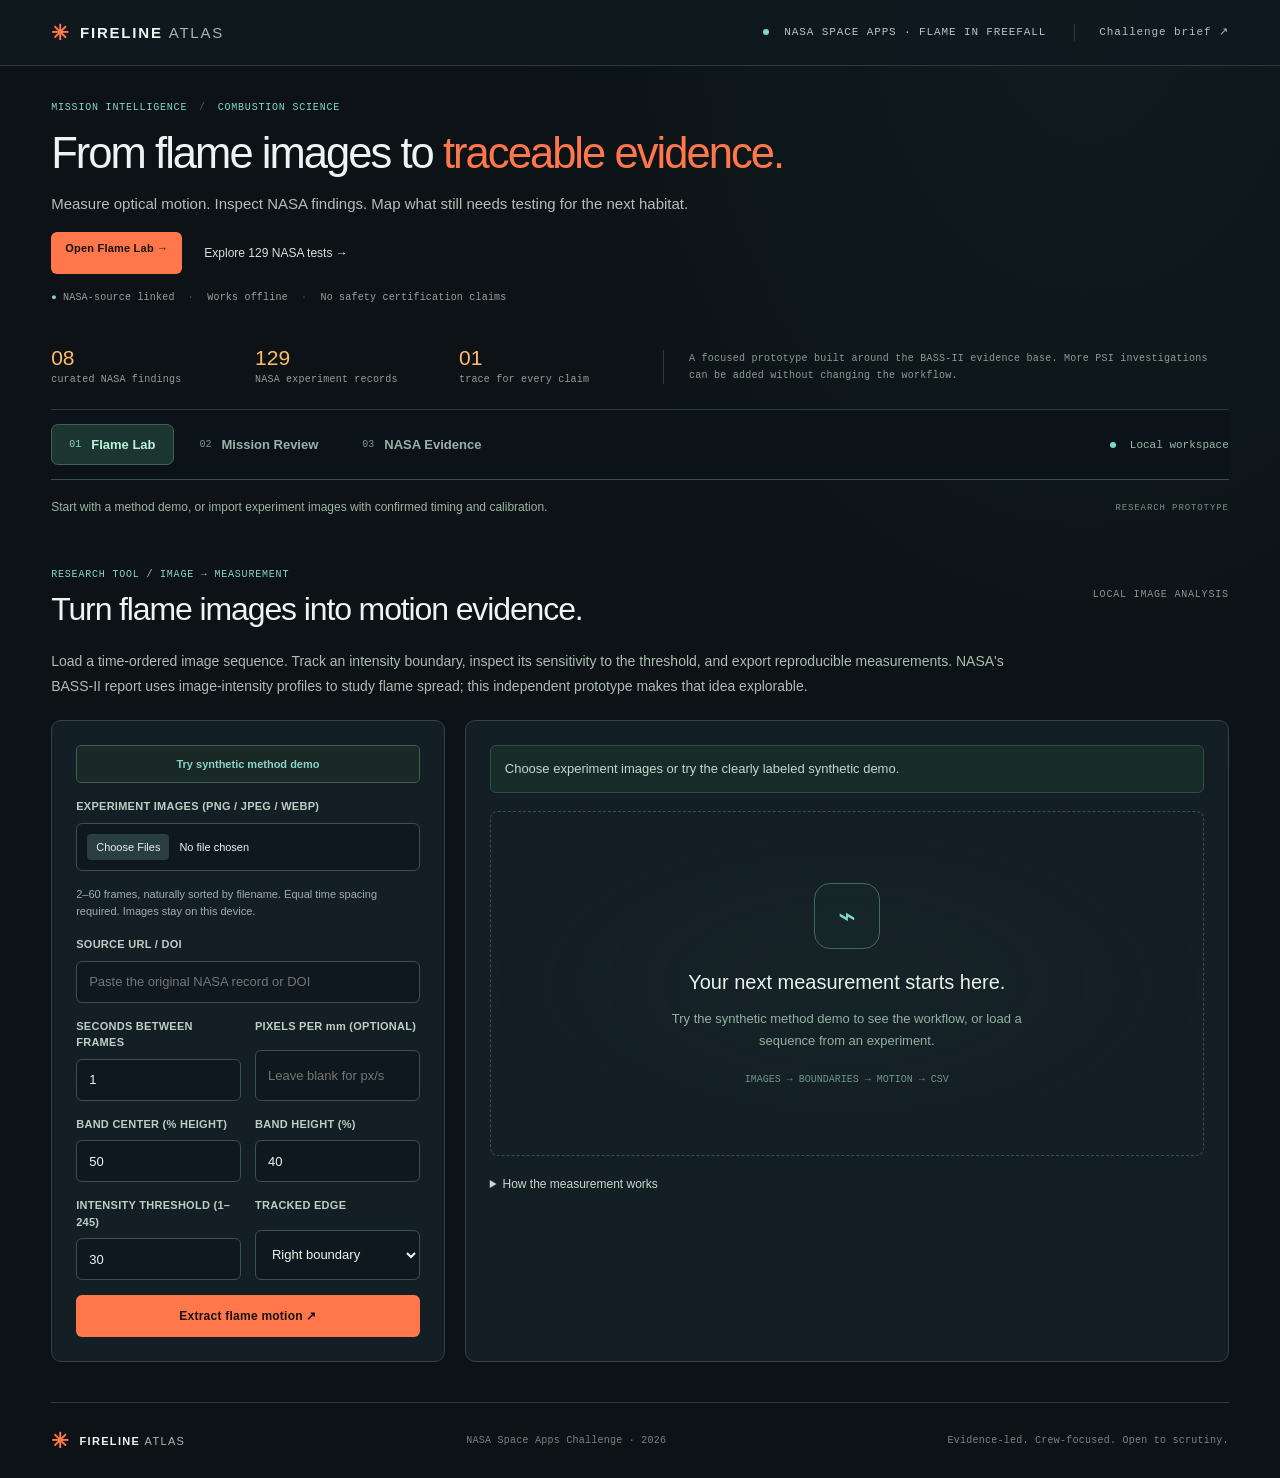
==== commit 59e8c50b: "Integrate 129 NASA BASS-II records with provenance and data quality handling" ====
--- a/index.html
+++ b/index.html
@@ -9,11 +9,14 @@
   <link rel="stylesheet" href="./styles.css">
   <link rel="stylesheet" href="./scenario.css">
   <script defer src="./evidence.js"></script>
+  <script defer src="./bass-data.js"></script>
   <script defer src="./app.js"></script>
   <script defer src="./flame-lab.js"></script>
   <link rel="stylesheet" href="./flame-lab.css">
   <link rel="stylesheet" href="./workspace.css">
   <script defer src="./workspace.js"></script>
+  <script defer src="./experiment-data.js"></script>
+  <link rel="stylesheet" href="./experiment-data.css">
 </head>
 <body>
   <a class="skip-link" href="#main">Skip to dashboard</a>
@@ -49,7 +52,7 @@
 
     <section class="stat-row" aria-label="Project scope">
       <div class="stat"><span class="stat-value" id="evidence-count">08</span><span class="stat-label">curated NASA findings</span></div>
-      <div class="stat"><span class="stat-value">03</span><span class="stat-label">mission lenses</span></div>
+      <div class="stat"><span class="stat-value">129</span><span class="stat-label">NASA experiment records</span></div>
       <div class="stat"><span class="stat-value">01</span><span class="stat-label">trace for every claim</span></div>
       <div class="stat-note">A focused prototype built around the BASS-II evidence base. More PSI investigations can be added without changing the workflow.</div>
     </section>
@@ -119,6 +122,15 @@
       <p class="transfer-disclaimer">This is a research-transfer coverage check, not material qualification. Challenge background cites a lunar habitat oxygen concentration of 30% or greater and pressure of 10.2 psi or less; the curated BASS-II notes do not establish safety at those conditions. CFI-G gaseous-flame findings are a different experiment family from solid-material fire tests.</p>
     </section>
 
+    <section id="experiment-data" class="section-block experiment-data">
+      <div class="section-heading"><div><p class="eyebrow">NASA PSI-25 / ORIGINAL EXPERIMENT RECORDS</p><h2>Explore 129 documented BASS-II tests.</h2></div><a class="data-doi" href="https://doi.org/10.60555/4qc4-de67" target="_blank" rel="noreferrer">DOI: 10.60555/4qc4-de67 ↗</a></div>
+      <p class="data-intro">Inspect NASA's experimental table, filter comparable records, and preserve the values the instruments actually recorded—including missing values and non-numeric status entries. This is a descriptive view of heterogeneous tests.</p>
+      <form id="data-filters" class="data-filters"><label>INVESTIGATOR<select id="data-pi"><option value="all">All investigators</option></select></label><label>MATERIAL OR TEST SEARCH<input id="data-query" type="search" placeholder="e.g. PMMA, fabric, B3"></label><label>INITIAL O₂ MIN (%)<input id="data-min" type="number" step="0.1" value="13.6"></label><label>INITIAL O₂ MAX (%)<input id="data-max" type="number" step="0.1" value="22.2"></label><button class="download-button" type="button" id="data-reset">Reset filters</button></form>
+      <div id="data-summary" class="data-summary" role="status"></div><div class="data-layout"><article class="data-plot-panel"><h3>Initial oxygen vs. final CO</h3><svg id="data-plot" viewBox="0 0 640 300" role="img" aria-label="Descriptive scatter plot of initial oxygen percentage and exact numeric final carbon monoxide readings"></svg><p id="data-quality"></p><p>Only exact numeric final CO readings are plotted. Initial concentrations, fuel, geometry, and flow vary between records; this plot does not establish causation or a universal threshold. Final CO is an endpoint reading, not necessarily the peak.</p></article><article id="data-detail" class="data-detail" aria-live="polite"></article></div>
+      <div class="data-table-wrap" tabindex="0" aria-label="Experiment table; scroll horizontally to view all columns"><table class="data-table"><caption>Filtered source records · select a test to inspect all 17 original fields</caption><thead><tr><th scope="col">Test</th><th scope="col">Investigator</th><th scope="col">Material</th><th scope="col">Initial O₂ %</th><th scope="col">Final O₂ %</th><th scope="col">Initial CO ppm</th><th scope="col">Final CO ppm</th><th scope="col">Record note</th></tr></thead><tbody id="data-rows"></tbody></table></div>
+      <div class="data-export"><button id="data-export" type="button" class="download-button">Export filtered records + provenance ↓</button><a href="./data/PSI-25_Experimental-table_BASS-II.csv" download>Download unchanged NASA CSV</a></div><p class="data-provenance">Source file: PSI-25_Experimental table_BASS-II.csv · file version 1 · CC0-1.0 · retrieved 2026-11-14. All source values remain intact. The recorded initial O₂ envelope is 13.6–22.2%; it is broader than the report's approximate 14–21% overview and spans different test configurations.</p>
+    </section>
+
     <section id="ask" class="section-block intelligence-section">
       <div class="section-heading">
         <div><p class="eyebrow">03 <span>/</span> ASK THE EVIDENCE</p><h2>What does the research actually say?</h2></div>
--- a/experiment-data.css
+++ b/experiment-data.css
@@ -0,0 +1 @@
+.data-intro{color:#acbdb3;font-size:14px;line-height:1.75;max-width:1000px}.data-doi{color:#80d8cc;text-decoration:none;font:11px var(--mono)}.data-filters{display:grid;grid-template-columns:1.1fr 1.6fr .7fr .7fr auto;gap:12px;align-items:end;margin:22px 0}.data-filters label{display:grid;gap:7px;font:600 10px/1.6 var(--font);color:#b8cdbf}.data-filters input,.data-filters select{width:100%;min-width:0;background:#0e181e;border:1px solid #3b5054;border-radius:5px;min-height:42px;padding:10px;color:#edf4ef;font:13px var(--font)}.data-summary{display:grid;grid-template-columns:repeat(4,1fr);gap:12px;margin:18px 0}.data-summary>div{border:1px solid #30463f;border-radius:7px;background:#15241f;padding:17px;display:grid;gap:4px}.data-summary strong{font-size:25px;color:#ffbd68}.data-summary span{font:9px var(--mono);color:#93afa0}.data-layout{display:grid;grid-template-columns:1.25fr .75fr;gap:18px;align-items:start}.data-plot-panel,.data-detail{padding:20px;border:1px solid #304348;background:#141f25;border-radius:9px;min-width:0}.data-layout h3{font-size:17px;margin:0 0 15px;font-weight:500}.data-plot-panel svg{width:100%;height:auto;background:#0d171b;border-radius:6px}.data-plot-panel p{font-size:12px;line-height:1.65;color:#9fb6a8}.data-plot-panel circle{cursor:pointer}.data-detail{max-height:465px;overflow:auto}.data-detail dl{display:grid;grid-template-columns:1fr 1fr;gap:8px 12px;font-size:11px}.data-detail dt{color:#8fa99d}.data-detail dd{color:#d6e5dc;margin:0;overflow-wrap:anywhere}.data-kicker{font:9px var(--mono);color:#80d8cc;display:block;margin-bottom:10px}.data-detail a,.data-export a{font-size:11px;color:#80d8cc}.data-table-wrap{overflow:auto;max-height:480px;border:1px solid #304348;border-radius:8px;margin-top:20px;max-width:100%}.data-table{width:100%;border-collapse:collapse;font-size:12px;min-width:920px}.data-table caption{text-align:left;padding:13px 15px;color:#a5bfb0;font-size:11px;background:#14211f}.data-table th{position:sticky;top:0;background:#20312f;color:#c6e0d0;text-align:left;font-size:10px;z-index:1;white-space:nowrap}.data-table td,.data-table th{padding:12px;border-bottom:1px solid #2b3b3d;vertical-align:top}.data-table td{color:#aebfb5}.data-table tbody tr:nth-child(even){background:#142024}.data-table td:nth-child(3){min-width:220px;max-width:330px}.data-table button{color:#a9ead1;cursor:pointer;background:#24403a;border:1px solid #40685c;border-radius:4px;padding:6px 9px;font:12px var(--mono)}.data-export{display:flex;align-items:center;gap:20px;flex-wrap:wrap;margin:18px 0}.data-provenance{font:10px/1.7 var(--mono);color:#879f91;max-width:1100px}@media(max-width:950px){.data-filters{grid-template-columns:1fr 1fr}.data-filters button{justify-self:start}.data-layout{grid-template-columns:1fr}.data-detail{max-height:310px}}@media(max-width:520px){.data-summary{grid-template-columns:1fr 1fr}.data-filters{grid-template-columns:1fr}.data-doi{font-size:10px;overflow-wrap:anywhere}.data-summary span{font-size:8px}}
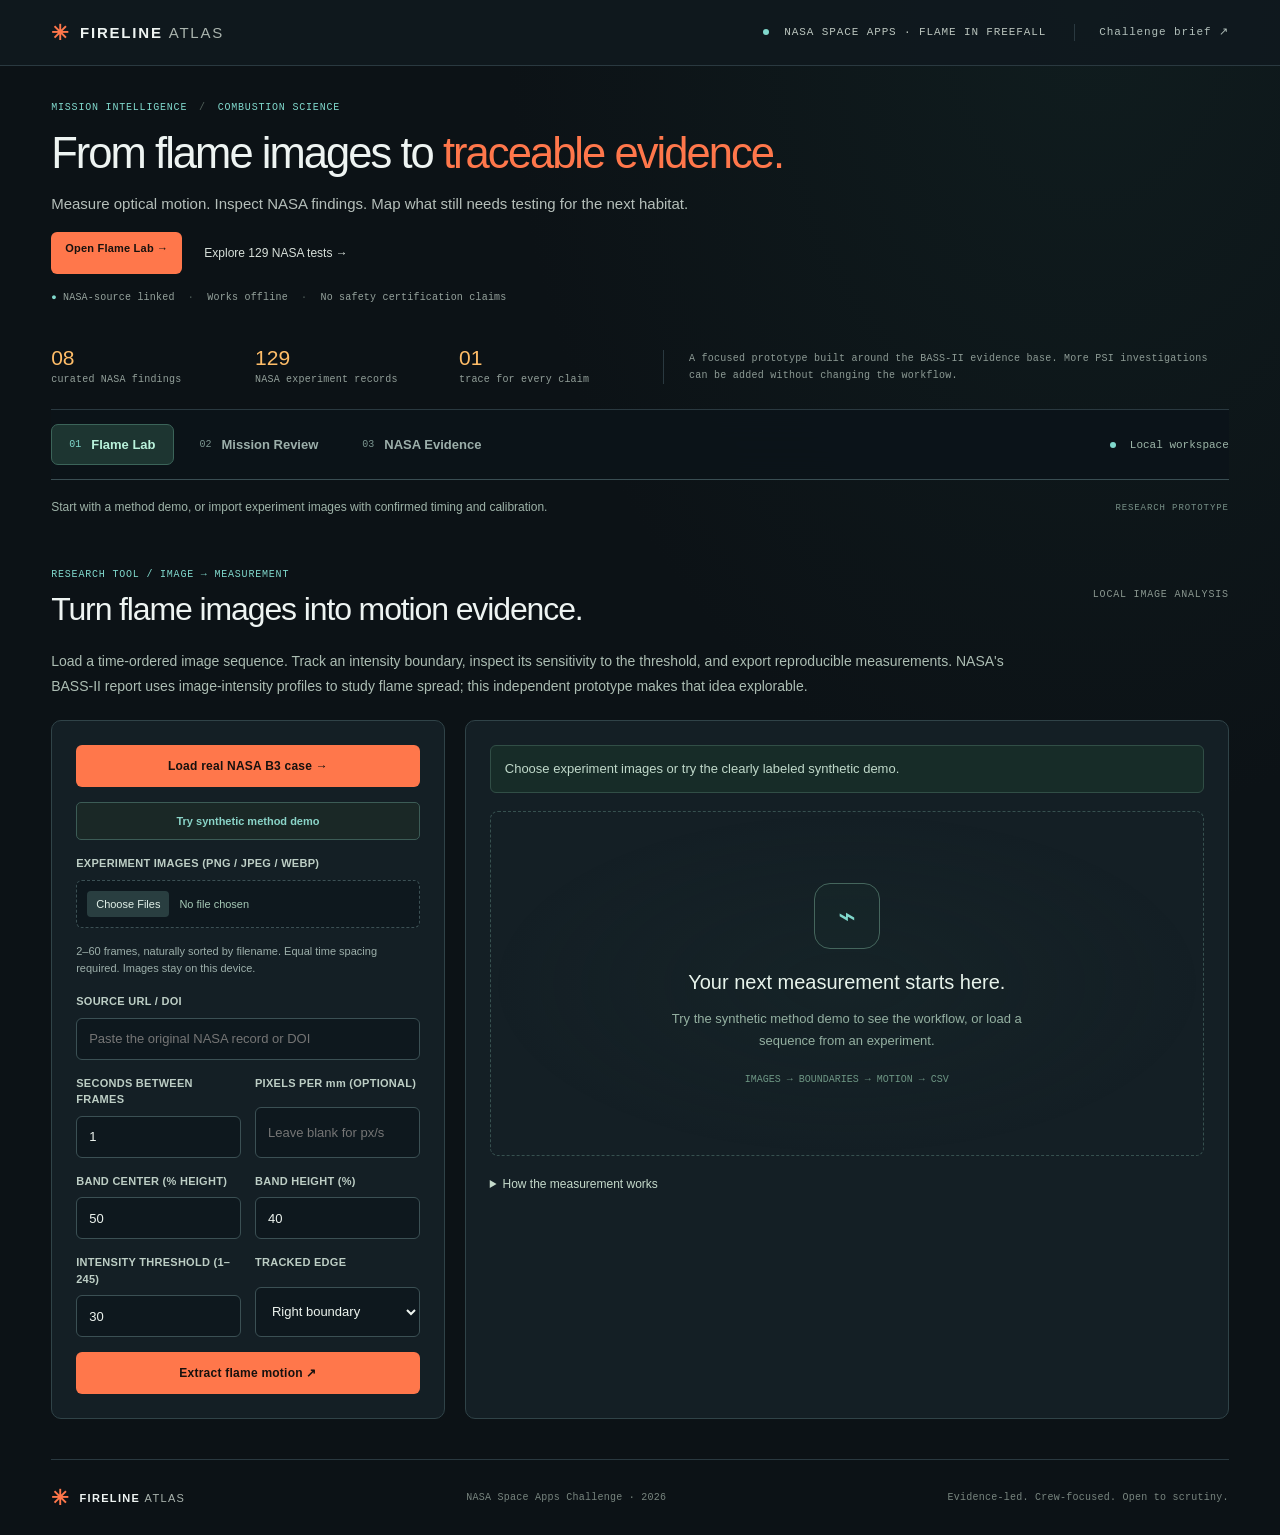
==== commit 7cd2f89c: "Add real NASA B3 image case, browser verification, and complete project handoff" ====
--- a/index.html
+++ b/index.html
@@ -10,6 +10,7 @@
   <link rel="stylesheet" href="./scenario.css">
   <script defer src="./evidence.js"></script>
   <script defer src="./bass-data.js"></script>
+  <script defer src="./nasa-case.js"></script>
   <script defer src="./app.js"></script>
   <script defer src="./flame-lab.js"></script>
   <link rel="stylesheet" href="./flame-lab.css">
--- a/flame-lab.css
+++ b/flame-lab.css
@@ -1 +1,2 @@
 .flame-lab{background:linear-gradient(130deg,#131d20,#11231f)}.lab-intro{max-width:870px;font-size:13px;line-height:1.8;color:#acbdb3}.lab-layout{display:grid;grid-template-columns:minmax(250px,.7fr) minmax(0,1.3fr);gap:18px}.lab-controls,.lab-results{padding:20px;background:#151e21;border:1px solid #344440;min-width:0}.lab-controls{display:grid;gap:15px;align-content:start}.lab-controls label{display:grid;gap:8px;color:#b6c8bd;font:9px/1.5 Consolas,monospace;letter-spacing:.05em}.lab-controls input,.lab-controls select{width:100%;min-width:0;background:#202b2d;border:1px solid #455852;border-radius:3px;padding:10px;color:#edf0e9;font:12px Consolas,monospace}.lab-controls small{font:10px/1.6 Arial,sans-serif;color:#82988c}.lab-pair{display:grid;grid-template-columns:1fr 1fr;gap:12px}.lab-controls button{cursor:pointer}.lab-results>p{font-size:12px;line-height:1.7;color:#b7c9bc}.lab-results canvas{width:100%;height:auto;max-height:340px;object-fit:contain;background:#060b0d;display:block;border:1px solid #344440}.lab-results svg{display:block;width:100%;background:#11191c;margin:16px 0}.lab-frame-label{display:grid;grid-template-columns:auto 1fr;align-items:center;gap:10px;font:9px/1.5 Consolas,monospace;color:#a3b7a9;margin-top:12px}.lab-frame-label output{grid-column:1/-1;overflow-wrap:anywhere}.lab-frame-label input{accent-color:#80d8cc;min-width:0;width:100%}.lab-metrics{display:grid;grid-template-columns:1.5fr 1fr 1fr;gap:10px;margin:12px 0}.lab-metrics>div{display:grid;gap:5px;border-top:1px solid #3e5a50;padding-top:10px}.lab-metrics strong{font:17px/1.4 Consolas,monospace;color:#ffbd68}.lab-metrics span{font:8px/1.5 Consolas,monospace;color:#87a494}.lab-results details{font:11px/1.8 Arial,sans-serif;color:#9aafa2;margin-top:18px}.lab-results summary{cursor:pointer;color:#c5dacb}.lab-results a{color:#80d8cc}.lab-results button:disabled{opacity:.4;cursor:default}@media(max-width:900px){.lab-layout{grid-template-columns:1fr}}@media(max-width:520px){.lab-pair{grid-template-columns:1fr}.lab-metrics{grid-template-columns:1fr}.lab-controls,.lab-results{padding:14px}}
+.lab-case-info{padding:14px;margin:0 0 18px;border:1px solid #4e6657;border-radius:6px;background:#1c2d24;color:#c2d7c8;font:12px/1.7 'Segoe UI',Arial,sans-serif}.lab-case-info strong{color:#ffbd68}.lab-case-info p{margin:6px 0}.lab-case-info a{color:#80d8cc}.lab-controls input:read-only{border-style:dashed;color:#a5c9b6}
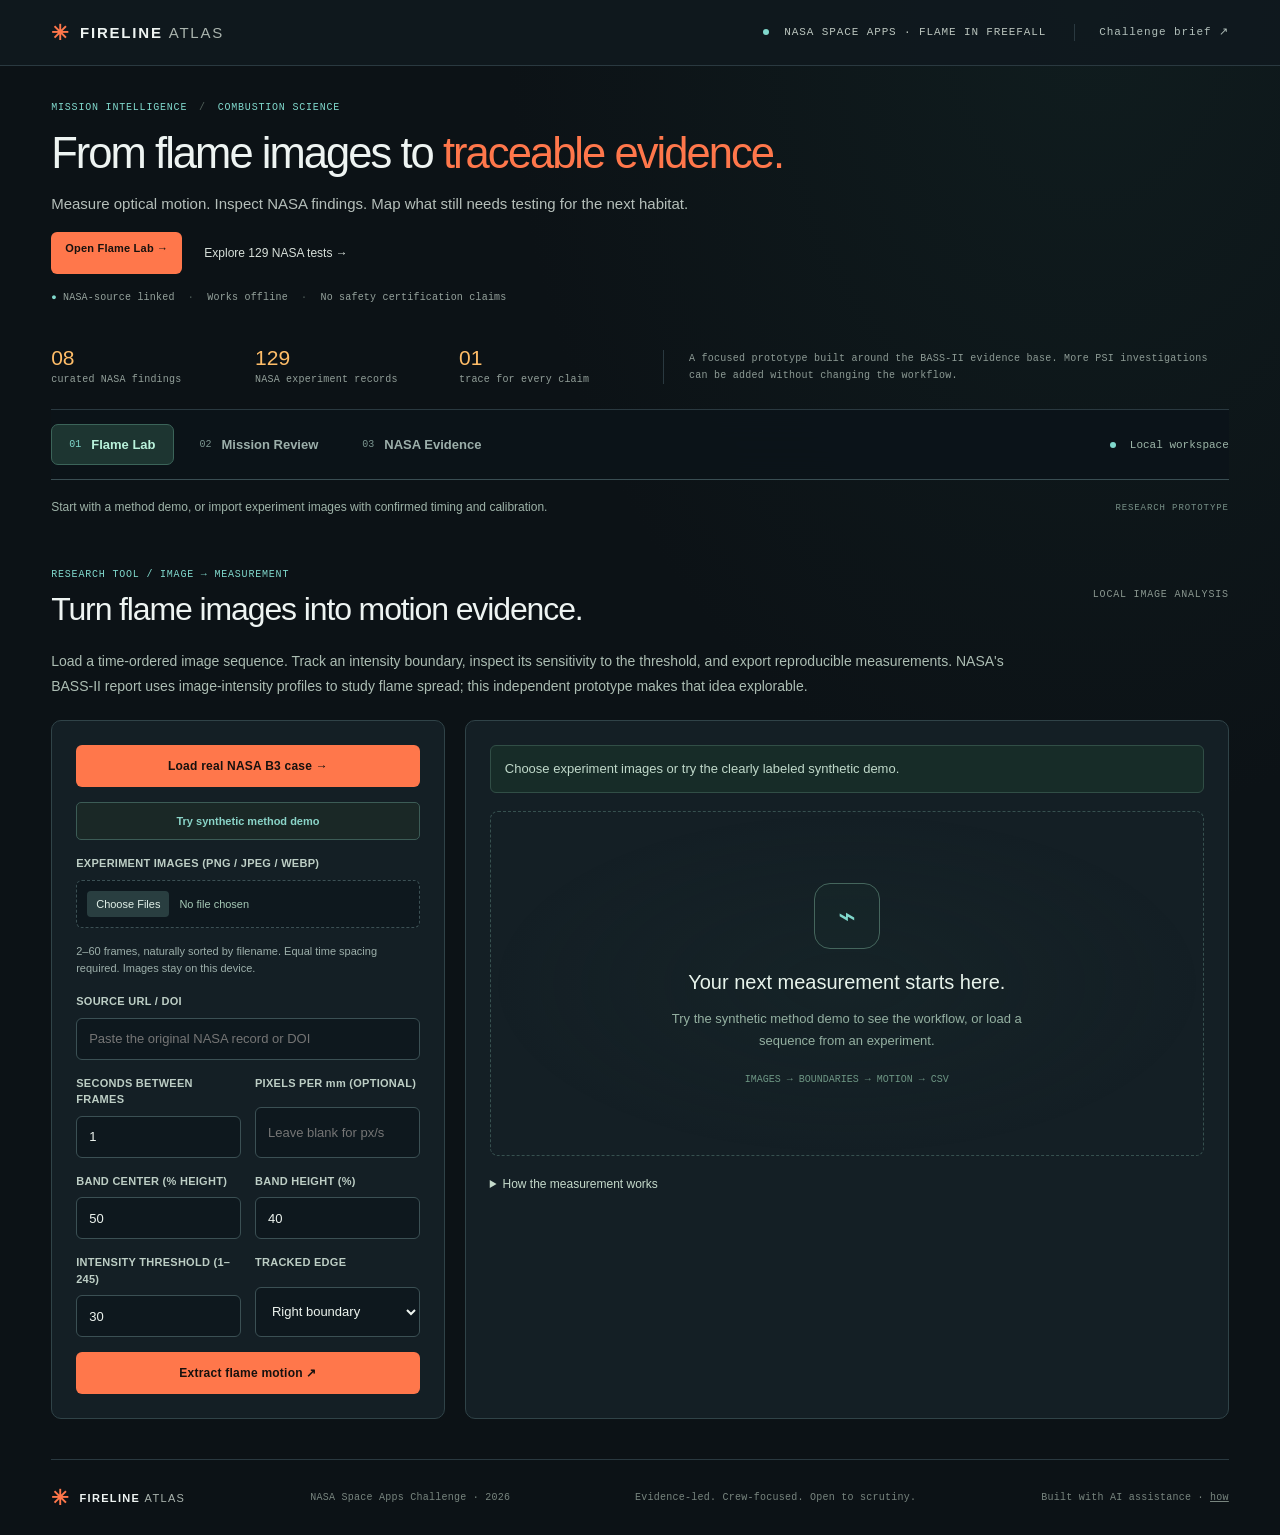
==== commit 9921478c: "State where and how AI tools were used Space Apps requires teams to acknowledge AI (SI) use for code" ====
--- a/index.html
+++ b/index.html
@@ -4,6 +4,7 @@
   <meta charset="utf-8">
   <meta name="viewport" content="width=device-width, initial-scale=1">
   <meta name="theme-color" content="#10161a">
+  <meta name="ai-disclosure" content="Code, analysis scripts, derived video measurements and submission text were prepared with AI assistants and reviewed by the team. NASA source files are unchanged. The demo narration is an AI-generated voice (Fish Audio).">
   <meta name="description" content="Fireline Atlas turns NASA microgravity combustion findings into traceable fire-safety evidence for human space exploration.">
   <title>Fireline Atlas — Microgravity Fire Safety Intelligence</title>
   <link rel="stylesheet" href="./styles.css">
@@ -16,6 +17,9 @@
   <link rel="stylesheet" href="./flame-lab.css">
   <link rel="stylesheet" href="./workspace.css">
   <script defer src="./workspace.js"></script>
+  <script defer src="./video-data.js"></script>
+  <script defer src="./video-outcomes.js"></script>
+  <script defer src="./outcome-map.js"></script>
   <script defer src="./experiment-data.js"></script>
   <link rel="stylesheet" href="./experiment-data.css">
 </head>
@@ -127,9 +131,18 @@
       <div class="section-heading"><div><p class="eyebrow">NASA PSI-25 / ORIGINAL EXPERIMENT RECORDS</p><h2>Explore 129 documented BASS-II tests.</h2></div><a class="data-doi" href="https://doi.org/10.60555/4qc4-de67" target="_blank" rel="noreferrer">DOI: 10.60555/4qc4-de67 ↗</a></div>
       <p class="data-intro">Inspect NASA's experimental table, filter comparable records, and preserve the values the instruments actually recorded—including missing values and non-numeric status entries. This is a descriptive view of heterogeneous tests.</p>
       <form id="data-filters" class="data-filters"><label>INVESTIGATOR<select id="data-pi"><option value="all">All investigators</option></select></label><label>MATERIAL OR TEST SEARCH<input id="data-query" type="search" placeholder="e.g. PMMA, fabric, B3"></label><label>INITIAL O₂ MIN (%)<input id="data-min" type="number" step="0.1" value="13.6"></label><label>INITIAL O₂ MAX (%)<input id="data-max" type="number" step="0.1" value="22.2"></label><button class="download-button" type="button" id="data-reset">Reset filters</button></form>
+      <article class="data-plot-panel outcome-map-panel">
+        <h3>Flight outcomes by oxygen and airflow</h3>
+        <p id="map-count" aria-live="polite"></p>
+        <svg id="outcome-map" viewBox="0 0 630 255" role="img" aria-label="BASS-II flight test outcomes by initial oxygen and recorded duct airflow. Select a test below for its exact values."></svg>
+        <p class="map-legend" id="map-legend"></p>
+        <label>Inspect a plotted test <select id="map-test"></select></label>
+        <p>“Appeared to go out” means the camera lost the visible signal and the radiometer reading dropped nearby in time. “Still burning” means a visible signal within two seconds of the last usable frame. The Moon base line marks the challenge’s oxygen scenario across unspecified airflow. Shading shows oxygen above the maximum in all 129 source records. Elsewhere, blank space means no plotted test in the current selection. NASA’s duct display takes about one minute to respond.</p>
+        <a href="./data/BASS-II_ReadMe.docx" download>NASA’s instrument notes</a> · <a href="./data/video-outcomes.csv" download>Download derived observations</a>
+      </article>
       <div id="data-summary" class="data-summary" role="status"></div><div class="data-layout"><article class="data-plot-panel"><h3>Initial oxygen vs. final CO</h3><svg id="data-plot" viewBox="0 0 640 300" role="img" aria-label="Descriptive scatter plot of initial oxygen percentage and exact numeric final carbon monoxide readings"></svg><p id="data-quality"></p><p>Only exact numeric final CO readings are plotted. Initial concentrations, fuel, geometry, and flow vary between records; this plot does not establish causation or a universal threshold. Final CO is an endpoint reading, not necessarily the peak.</p></article><article id="data-detail" class="data-detail" aria-live="polite"></article></div>
-      <div class="data-table-wrap" tabindex="0" aria-label="Experiment table; scroll horizontally to view all columns"><table class="data-table"><caption>Filtered source records · select a test to inspect all 17 original fields</caption><thead><tr><th scope="col">Test</th><th scope="col">Investigator</th><th scope="col">Material</th><th scope="col">Initial O₂ %</th><th scope="col">Final O₂ %</th><th scope="col">Initial CO ppm</th><th scope="col">Final CO ppm</th><th scope="col">Record note</th></tr></thead><tbody id="data-rows"></tbody></table></div>
-      <div class="data-export"><button id="data-export" type="button" class="download-button">Export filtered records + provenance ↓</button><a href="./data/PSI-25_Experimental-table_BASS-II.csv" download>Download unchanged NASA CSV</a></div><p class="data-provenance">Source file: PSI-25_Experimental table_BASS-II.csv · file version 1 · CC0-1.0 · retrieved 2026-11-14. All source values remain intact. The recorded initial O₂ envelope is 13.6–22.2%; it is broader than the report's approximate 14–21% overview and spans different test configurations.</p>
+      <div class="data-table-wrap" tabindex="0" aria-label="Experiment table; scroll horizontally to view all columns"><table class="data-table"><caption>Filtered source records · select a test to inspect all 17 original fields</caption><thead><tr><th scope="col">Test</th><th scope="col">Investigator</th><th scope="col">Material</th><th scope="col">Initial O₂ %</th><th scope="col">Final O₂ %</th><th scope="col">Initial CO ppm</th><th scope="col">Final CO ppm</th><th scope="col">Record note</th><th scope="col">Flight video</th></tr></thead><tbody id="data-rows"></tbody></table></div>
+      <div class="data-export"><button id="data-export" type="button" class="download-button">Export filtered records + provenance ↓</button><a href="./data/PSI-25_Experimental-table_BASS-II.csv?v=71e792bf" download>Download unchanged NASA CSV</a></div><p class="data-provenance">Source file: PSI-25_Experimental table_BASS-II.csv · file version 1 · CC0-1.0 · retrieved 2026-11-14. All source values remain intact. The recorded initial O₂ envelope is 13.6–22.2%; it is broader than the report's approximate 14–21% overview and spans different test configurations.</p>
     </section>
 
     <section id="ask" class="section-block intelligence-section">
@@ -224,7 +237,7 @@
       <a href="https://www.nasa.gov/physical-sciences-informatics-psi/psi-investigations-by-research-area/" target="_blank" rel="noreferrer"><span>03</span><strong>PSI investigations</strong><small>Combustion Science collection</small><b>↗</b></a>
     </section>
 
-    <footer class="footer"><a class="brand" href="#top"><span class="brand-mark" aria-hidden="true">✳</span><span>FIRELINE <span class="brand-light">ATLAS</span></span></a><span>NASA Space Apps Challenge · 2026</span><span>Evidence-led. Crew-focused. Open to scrutiny.</span></footer>
+    <footer class="footer"><a class="brand" href="#top"><span class="brand-mark" aria-hidden="true">✳</span><span>FIRELINE <span class="brand-light">ATLAS</span></span></a><span>NASA Space Apps Challenge · 2026</span><span>Evidence-led. Crew-focused. Open to scrutiny.</span><span>Built with AI assistance · <a href="https://github.com/vaidehi-snk/fireline-atlas#how-ai-was-used" target="_blank" rel="noreferrer">how</a></span></footer>
   </main>
 </body>
 </html>
--- a/experiment-data.css
+++ b/experiment-data.css
@@ -1 +1,5 @@
 .data-intro{color:#acbdb3;font-size:14px;line-height:1.75;max-width:1000px}.data-doi{color:#80d8cc;text-decoration:none;font:11px var(--mono)}.data-filters{display:grid;grid-template-columns:1.1fr 1.6fr .7fr .7fr auto;gap:12px;align-items:end;margin:22px 0}.data-filters label{display:grid;gap:7px;font:600 10px/1.6 var(--font);color:#b8cdbf}.data-filters input,.data-filters select{width:100%;min-width:0;background:#0e181e;border:1px solid #3b5054;border-radius:5px;min-height:42px;padding:10px;color:#edf4ef;font:13px var(--font)}.data-summary{display:grid;grid-template-columns:repeat(4,1fr);gap:12px;margin:18px 0}.data-summary>div{border:1px solid #30463f;border-radius:7px;background:#15241f;padding:17px;display:grid;gap:4px}.data-summary strong{font-size:25px;color:#ffbd68}.data-summary span{font:9px var(--mono);color:#93afa0}.data-layout{display:grid;grid-template-columns:1.25fr .75fr;gap:18px;align-items:start}.data-plot-panel,.data-detail{padding:20px;border:1px solid #304348;background:#141f25;border-radius:9px;min-width:0}.data-layout h3{font-size:17px;margin:0 0 15px;font-weight:500}.data-plot-panel svg{width:100%;height:auto;background:#0d171b;border-radius:6px}.data-plot-panel p{font-size:12px;line-height:1.65;color:#9fb6a8}.data-plot-panel circle{cursor:pointer}.data-detail{max-height:465px;overflow:auto}.data-detail dl{display:grid;grid-template-columns:1fr 1fr;gap:8px 12px;font-size:11px}.data-detail dt{color:#8fa99d}.data-detail dd{color:#d6e5dc;margin:0;overflow-wrap:anywhere}.data-kicker{font:9px var(--mono);color:#80d8cc;display:block;margin-bottom:10px}.data-detail a,.data-export a{font-size:11px;color:#80d8cc}.data-table-wrap{overflow:auto;max-height:480px;border:1px solid #304348;border-radius:8px;margin-top:20px;max-width:100%}.data-table{width:100%;border-collapse:collapse;font-size:12px;min-width:920px}.data-table caption{text-align:left;padding:13px 15px;color:#a5bfb0;font-size:11px;background:#14211f}.data-table th{position:sticky;top:0;background:#20312f;color:#c6e0d0;text-align:left;font-size:10px;z-index:1;white-space:nowrap}.data-table td,.data-table th{padding:12px;border-bottom:1px solid #2b3b3d;vertical-align:top}.data-table td{color:#aebfb5}.data-table tbody tr:nth-child(even){background:#142024}.data-table td:nth-child(3){min-width:220px;max-width:330px}.data-table button{color:#a9ead1;cursor:pointer;background:#24403a;border:1px solid #40685c;border-radius:4px;padding:6px 9px;font:12px var(--mono)}.data-export{display:flex;align-items:center;gap:20px;flex-wrap:wrap;margin:18px 0}.data-provenance{font:10px/1.7 var(--mono);color:#879f91;max-width:1100px}@media(max-width:950px){.data-filters{grid-template-columns:1fr 1fr}.data-filters button{justify-self:start}.data-layout{grid-template-columns:1fr}.data-detail{max-height:310px}}@media(max-width:520px){.data-summary{grid-template-columns:1fr 1fr}.data-filters{grid-template-columns:1fr}.data-doi{font-size:10px;overflow-wrap:anywhere}.data-summary span{font-size:8px}}
+.video-outcome{border:1px solid #3a4f4a;border-radius:7px;background:#101b1f;padding:13px;margin:4px 0 16px;display:grid;gap:9px}.video-outcome p,.video-outcome small{font-size:11px;line-height:1.6;color:#9fb6a8;margin:0}.video-outcome dl{margin:0}.video-badge{justify-self:start;font:600 11px var(--mono);padding:5px 9px;border-radius:4px;border:1px solid #40685c;color:#d6e5dc}.video-ok{background:#1e3b30;border-color:#4b8a6c;color:#bff0d4}.video-warn{background:#3b2f17;border-color:#9a7a36;color:#ffd99a}.video-bad{background:#3a1f22;border-color:#8f4b52;color:#ffc4c9}.video-chart{width:100%;height:auto;background:#0d171b;border-radius:6px}
+.video-summary{font-size:12px;line-height:1.65;color:#c9d9cf;border-left:3px solid #ffbd68;padding:4px 0 4px 12px;margin:0 0 16px;max-width:1100px}
+
+.outcome-map-panel{margin:1rem 0;padding:1rem}.outcome-map-panel svg{display:block;width:100%;max-width:800px;height:auto;margin:auto}.outcome-map-panel svg text{fill:#d4e1d9;font-size:12px}.outcome-map-panel circle{cursor:pointer}.map-legend{display:flex;flex-wrap:wrap;gap:.35rem 1rem}.outcome-map-panel select{max-width:100%}
